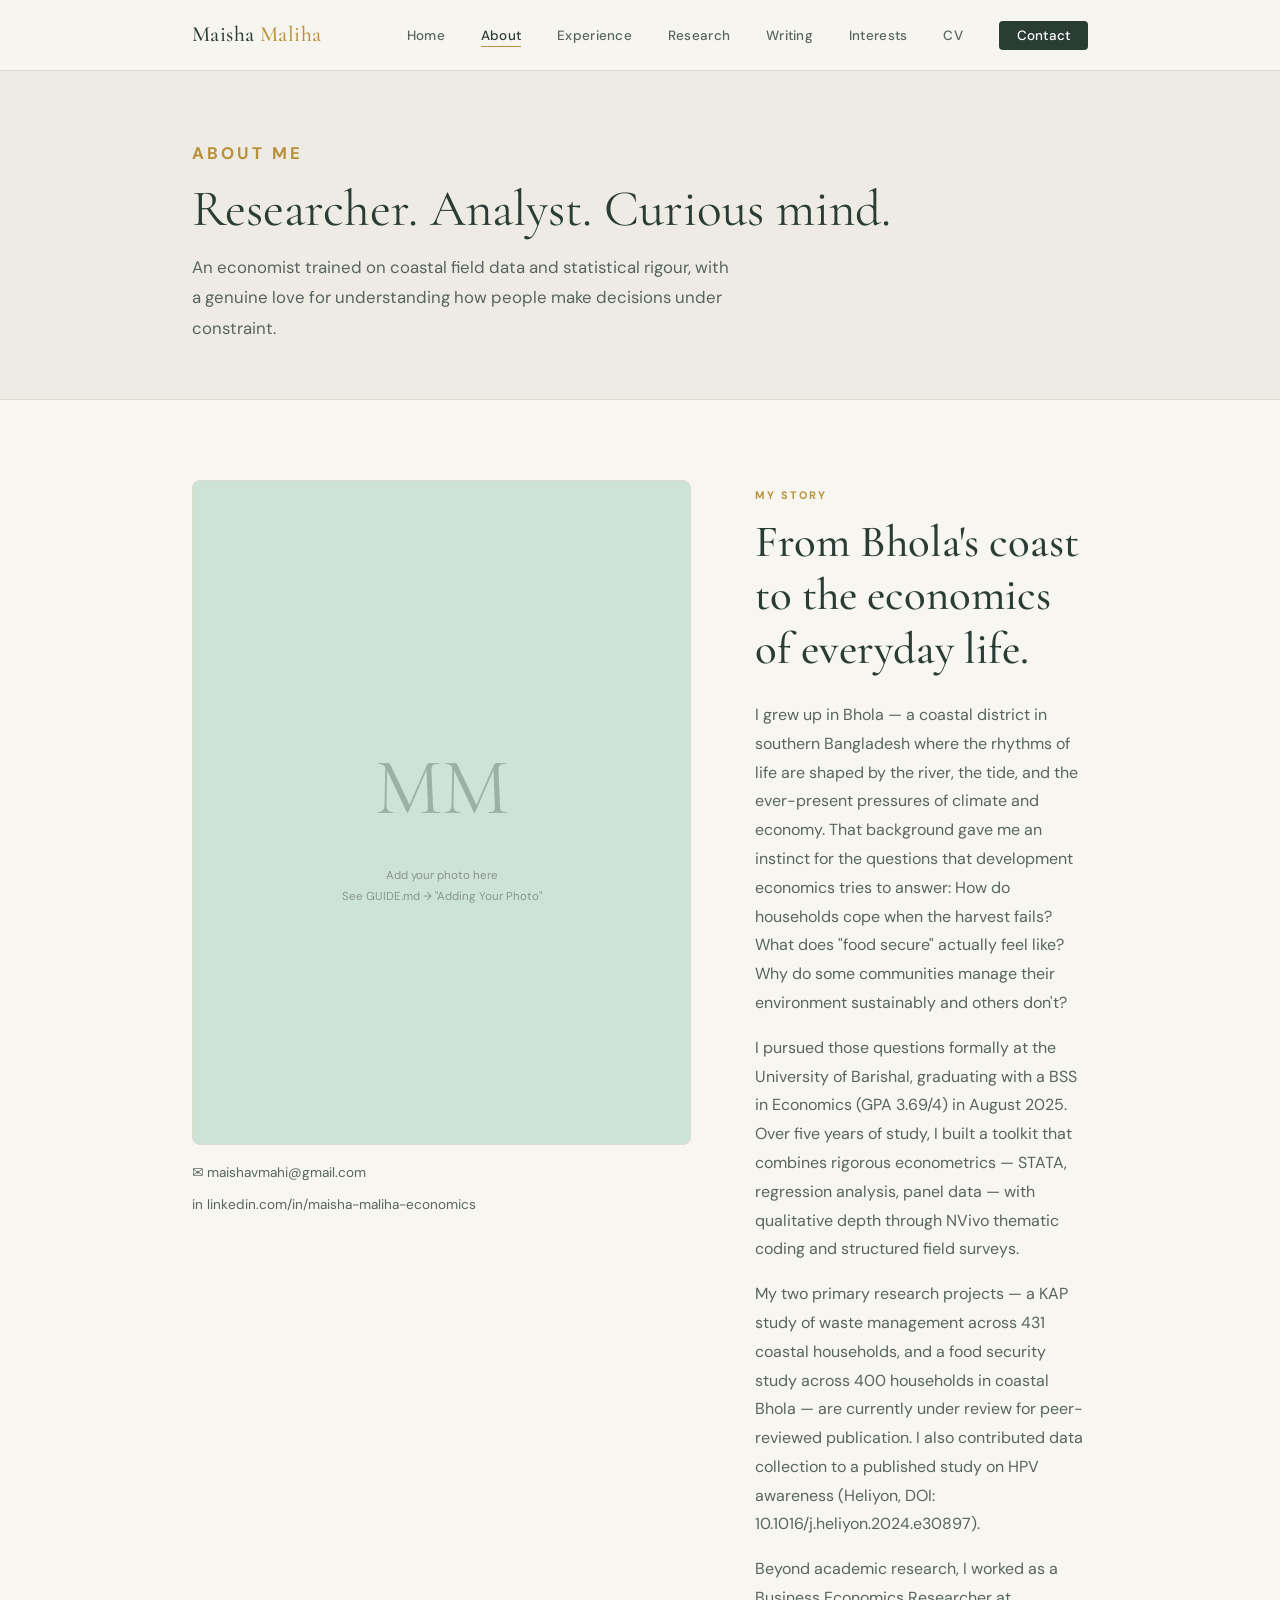
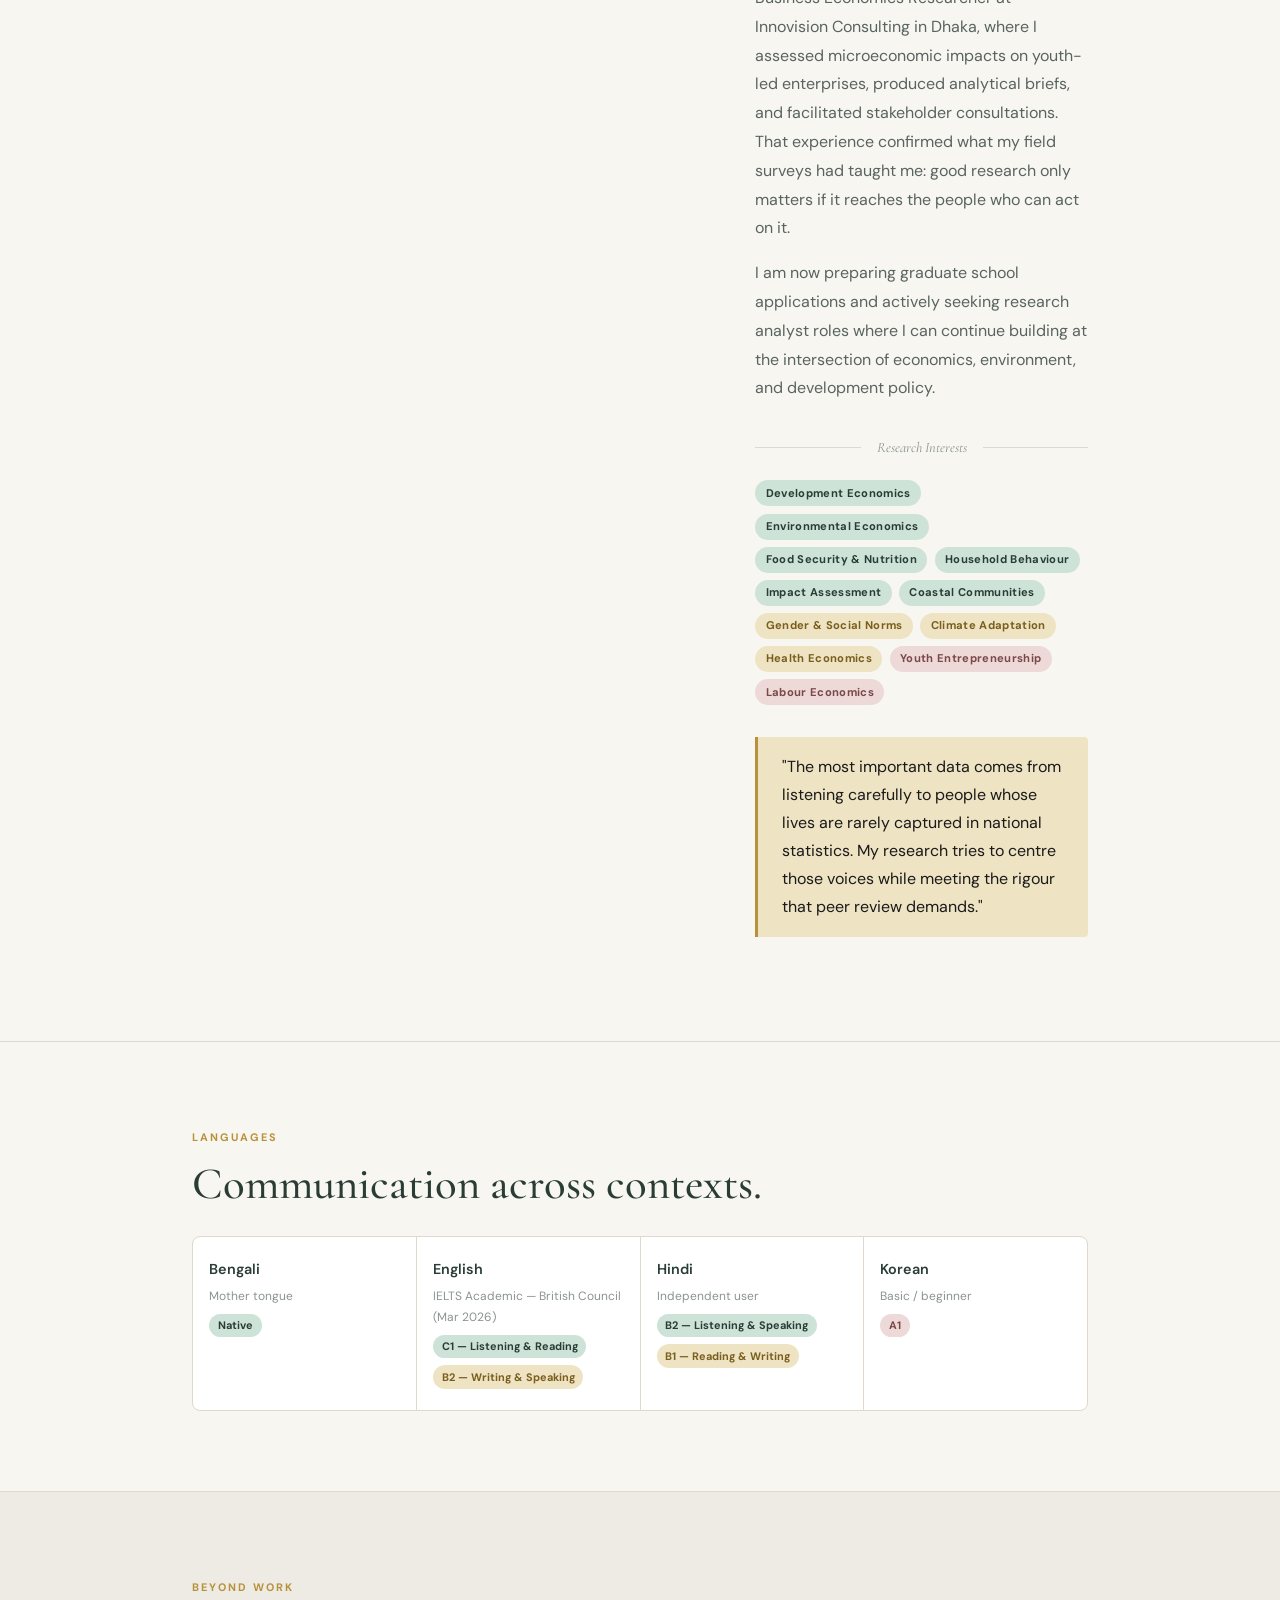
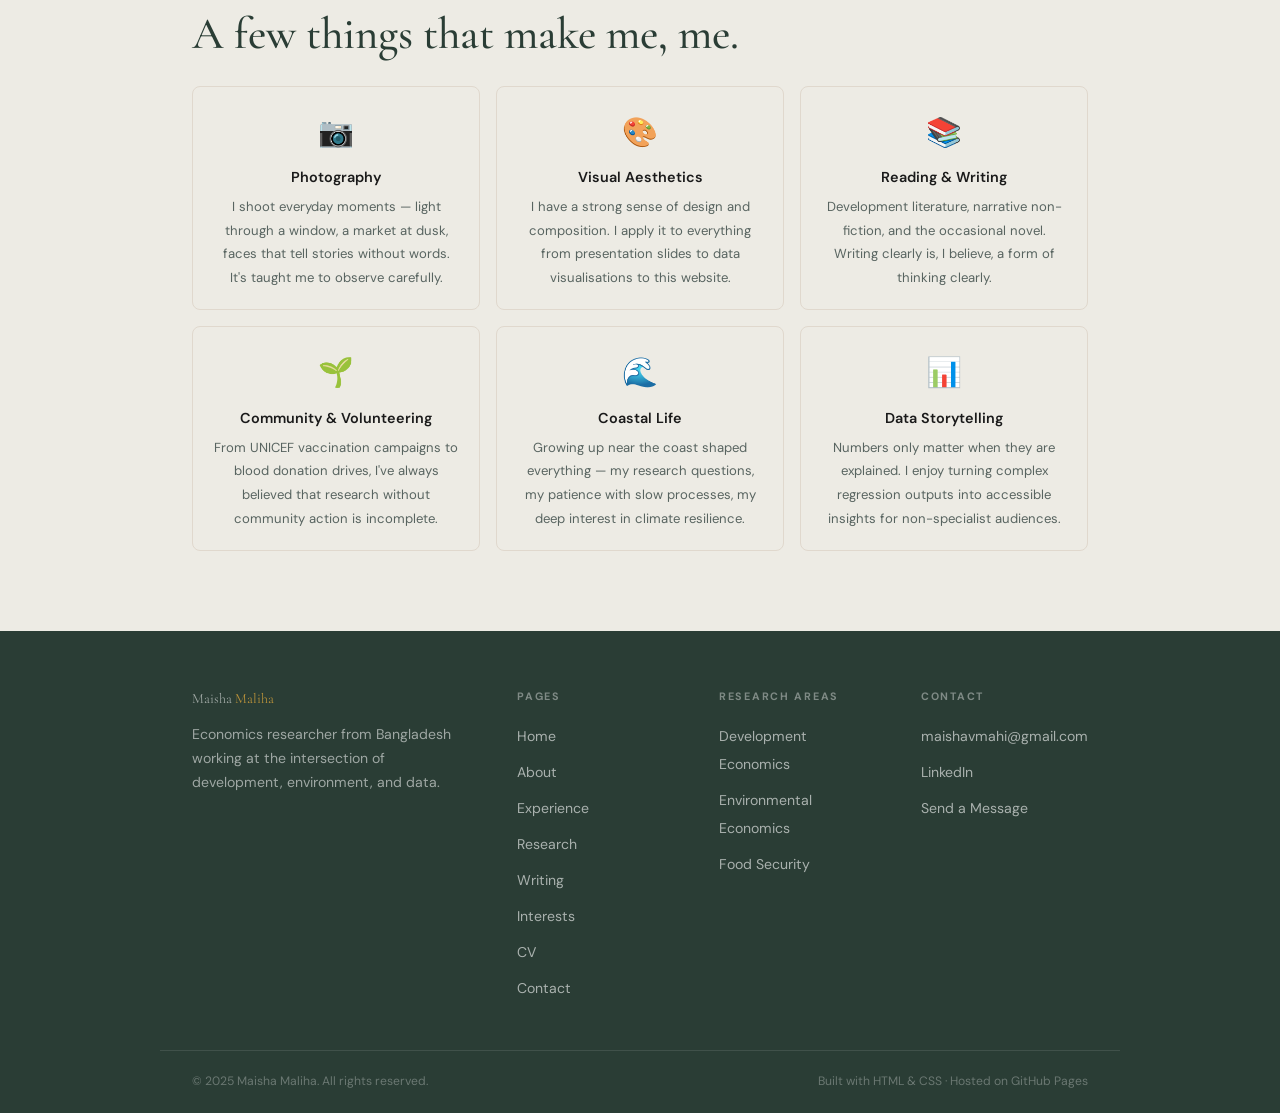
==== about.html @ e45b509c "add stylesheet" ====
<!DOCTYPE html>
<html lang="en">
<head>
  <meta charset="UTF-8" />
  <meta name="viewport" content="width=device-width, initial-scale=1.0" />
  <title>About — Maisha Maliha | Economics Researcher Bangladesh</title>
  <meta name="description" content="Learn about Maisha Maliha — her academic background in economics, research interests in development and environment, and her journey as a researcher from coastal Bangladesh." />
  <meta name="keywords"   content="Maisha Maliha about, economics researcher Bangladesh, development economics, environmental economics, Barishal University graduate, IELTS C1" />
  <meta name="author"     content="Maisha Maliha" />
  <meta name="robots"     content="index, follow" />
  <link rel="canonical"   href="https://maishav.github.io/about.html" />
  <meta property="og:title"       content="About Maisha Maliha — Economics Researcher" />
  <meta property="og:description" content="Bangladeshi economics graduate with expertise in development economics and field research." />
  <meta property="og:url"         content="https://maishav.github.io/about.html" />
  <link rel="preconnect" href="https://fonts.googleapis.com" />
  <link rel="preconnect" href="https://fonts.gstatic.com" crossorigin />
  <link href="https://fonts.googleapis.com/css2?family=Cormorant+Garamond:ital,wght@0,400;0,500;0,600;1,400;1,500&family=DM+Sans:wght@300;400;500;600&display=swap" rel="stylesheet" />
  <link rel="stylesheet" href="style.css" />

  <style>
    .lang-row { display: grid; grid-template-columns: repeat(4,1fr); gap: 1px; background: var(--border); border: 1px solid var(--border); border-radius: var(--r-lg); overflow: hidden; margin-top: 1.5rem; }
    .lang-cell { background: var(--card); padding: 1.25rem 1rem; }
    .lang-name { font-weight: 600; color: var(--green); font-size: 0.9rem; }
    .lang-level { font-size: 0.75rem; color: var(--text-mu); margin-top: 0.25rem; }
    .lang-badge { display: inline-block; font-size: 0.68rem; font-weight: 700; background: var(--green-lt); color: var(--green); border-radius: 100px; padding: 0.15rem 0.55rem; margin-top: 0.4rem; }
    .interest-grid { display: grid; grid-template-columns: repeat(3,1fr); gap: 1rem; margin-top: 1.5rem; }
    .interest-card { background: var(--surface); border: 1px solid var(--border); border-radius: var(--r-lg); padding: 1.25rem; text-align: center; }
    .interest-icon { font-size: 1.8rem; margin-bottom: 0.5rem; }
    .interest-card h4 { font-size: 0.9rem; margin-bottom: 0.3rem; }
    .interest-card p  { font-size: 0.82rem; }
    @media(max-width:640px){
      .lang-row { grid-template-columns: 1fr 1fr; }
      .interest-grid { grid-template-columns: 1fr 1fr; }
    }
  </style>
</head>
<body>

<input type="checkbox" id="nav-cb" class="nav-cb">
<nav>
  <div class="nav-inner">
    <a href="index.html" class="nav-logo">Maisha <em>Maliha</em></a>
    <ul class="nav-links">
      <li><a href="index.html">Home</a></li>
      <li><a href="about.html" class="active">About</a></li>
      <li><a href="experience.html">Experience</a></li>
      <li><a href="research.html">Research</a></li>
      <li><a href="writing.html">Writing</a></li>
      <li><a href="interests.html">Interests</a></li>
      <li><a href="cv.html">CV</a></li>
      <li class="nav-cta"><a href="contact.html">Contact</a></li>
    </ul>
    <label for="nav-cb" class="hamburger" aria-label="Toggle menu">
      <span></span><span></span><span></span>
    </label>
  </div>
</nav>

<!-- Page Hero -->
<div class="page-hero">
  <div class="container">
    <p class="label">About Me</p>
    <h1>Researcher. Analyst. Curious mind.</h1>
    <p>An economist trained on coastal field data and statistical rigour,
       with a genuine love for understanding how people make decisions under constraint.</p>
  </div>
</div>

<main>

  <!-- ── BIO ─────────────────────────────────────────────────── -->
  <section>
    <div class="container">
      <div class="g32" style="align-items:start; gap:4rem;">

        <!-- ✏️ Photo — replace placeholder with your image tag -->
        <div style="position:sticky; top:calc(var(--nav-h) + 2rem);">
          <div style="width:100%; aspect-ratio:3/4; background:var(--green-lt); border:1px solid var(--border); border-radius:var(--r-lg); display:flex; flex-direction:column; align-items:center; justify-content:center; gap:0.5rem; overflow:hidden;">
            <!-- ✏️ Replace with: <img src="images/maisha.jpg" alt="Maisha Maliha"> -->
            <span style="font-family:var(--serif);font-size:5rem;color:var(--green);opacity:0.3;">MM</span>
            <span style="font-size:0.72rem;color:var(--text-mu);text-align:center;padding:0 1rem;">Add your photo here<br>See GUIDE.md → "Adding Your Photo"</span>
          </div>
          <!-- Social links under photo -->
          <div style="margin-top:1rem; display:flex; flex-direction:column; gap:0.5rem;">
            <a href="mailto:maishavmahi@gmail.com" style="font-size:0.85rem; color:var(--text-sec); display:flex; align-items:center; gap:0.5rem;">
              <!-- ✏️ Update email -->
              ✉ maishavmahi@gmail.com
            </a>
            <a href="https://www.linkedin.com/in/maisha-maliha-economics" target="_blank" rel="noopener" style="font-size:0.85rem; color:var(--text-sec);">
              <!-- ✏️ Update LinkedIn -->
              in linkedin.com/in/maisha-maliha-economics
            </a>
          </div>
        </div>

        <!-- Bio text -->
        <div>
          <p class="label">My Story</p>
          <h2 style="margin-top:0.4rem;">From Bhola's coast to the economics of everyday life.</h2>

          <!-- ✏️ Edit these paragraphs in your own voice -->
          <p class="mt-3">
            I grew up in Bhola — a coastal district in southern Bangladesh where the rhythms of life
            are shaped by the river, the tide, and the ever-present pressures of climate and economy.
            That background gave me an instinct for the questions that development economics
            tries to answer: How do households cope when the harvest fails? What does "food secure"
            actually feel like? Why do some communities manage their environment sustainably and
            others don't?
          </p>
          <p class="mt-2">
            I pursued those questions formally at the University of Barishal, graduating with a
            BSS in Economics (GPA 3.69/4) in August 2025. Over five years of study, I built a
            toolkit that combines rigorous econometrics — STATA, regression analysis, panel data —
            with qualitative depth through NVivo thematic coding and structured field surveys.
          </p>
          <p class="mt-2">
            My two primary research projects — a KAP study of waste management across 431 coastal
            households, and a food security study across 400 households in coastal Bhola — are
            currently under review for peer-reviewed publication. I also contributed data collection
            to a published study on HPV awareness (Heliyon, DOI: 10.1016/j.heliyon.2024.e30897).
          </p>
          <p class="mt-2">
            Beyond academic research, I worked as a Business Economics Researcher at Innovision
            Consulting in Dhaka, where I assessed microeconomic impacts on youth-led enterprises,
            produced analytical briefs, and facilitated stakeholder consultations. That experience
            confirmed what my field surveys had taught me: good research only matters if it reaches
            the people who can act on it.
          </p>
          <p class="mt-2">
            I am now preparing graduate school applications and actively seeking research analyst
            roles where I can continue building at the intersection of economics, environment,
            and development policy.
          </p>

          <!-- Research interests -->
          <div class="ornament mt-4"><span>Research Interests</span></div>
          <div class="tags">
            <!-- ✏️ Edit these tags to match your current focus -->
            <span class="tag tag-green">Development Economics</span>
            <span class="tag tag-green">Environmental Economics</span>
            <span class="tag tag-green">Food Security & Nutrition</span>
            <span class="tag tag-green">Household Behaviour</span>
            <span class="tag tag-green">Impact Assessment</span>
            <span class="tag tag-green">Coastal Communities</span>
            <span class="tag tag-gold">Gender & Social Norms</span>
            <span class="tag tag-gold">Climate Adaptation</span>
            <span class="tag tag-gold">Health Economics</span>
            <span class="tag tag-rose">Youth Entrepreneurship</span>
            <span class="tag tag-rose">Labour Economics</span>
          </div>

          <!-- Research philosophy -->
          <blockquote class="mt-4">
            <!-- ✏️ Write your own research philosophy statement -->
            "The most important data comes from listening carefully to people whose lives
            are rarely captured in national statistics. My research tries to centre those voices
            while meeting the rigour that peer review demands."
          </blockquote>
        </div>
      </div>
    </div>
  </section>

  <!-- ── LANGUAGES ─────────────────────────────────────────────── -->
  <section>
    <div class="container">
      <p class="label">Languages</p>
      <h2 style="margin-top:0.4rem;">Communication across contexts.</h2>
      <!-- ✏️ Update if your language skills change -->
      <div class="lang-row">
        <div class="lang-cell">
          <div class="lang-name">Bengali</div>
          <div class="lang-level">Mother tongue</div>
          <span class="lang-badge">Native</span>
        </div>
        <div class="lang-cell">
          <div class="lang-name">English</div>
          <div class="lang-level">IELTS Academic — British Council (Mar 2026)</div>
          <span class="lang-badge">C1 — Listening &amp; Reading</span>
          <span class="lang-badge" style="background:var(--gold-lt);color:#7A5E1E;">B2 — Writing &amp; Speaking</span>
        </div>
        <div class="lang-cell">
          <div class="lang-name">Hindi</div>
          <div class="lang-level">Independent user</div>
          <span class="lang-badge">B2 — Listening &amp; Speaking</span>
          <span class="lang-badge" style="background:var(--gold-lt);color:#7A5E1E;">B1 — Reading &amp; Writing</span>
        </div>
        <div class="lang-cell">
          <div class="lang-name">Korean</div>
          <div class="lang-level">Basic / beginner</div>
          <span class="lang-badge" style="background:var(--rose-lt);color:#7A4848;">A1</span>
        </div>
      </div>
    </div>
  </section>

  <!-- ── BEYOND RESEARCH ─────────────────────────────────────── -->
  <section style="background:var(--surface);">
    <div class="container">
      <p class="label">Beyond Work</p>
      <h2 style="margin-top:0.4rem;">A few things that make me, me.</h2>
      <!-- ✏️ Personalise these — they humanise you for scholarship committees -->
      <div class="interest-grid">
        <div class="interest-card">
          <div class="interest-icon">📷</div>
          <h4>Photography</h4>
          <p>I shoot everyday moments — light through a window, a market at dusk, faces that tell stories without words. It's taught me to observe carefully.</p>
        </div>
        <div class="interest-card">
          <div class="interest-icon">🎨</div>
          <h4>Visual Aesthetics</h4>
          <p>I have a strong sense of design and composition. I apply it to everything from presentation slides to data visualisations to this website.</p>
        </div>
        <div class="interest-card">
          <div class="interest-icon">📚</div>
          <h4>Reading &amp; Writing</h4>
          <p>Development literature, narrative non-fiction, and the occasional novel. Writing clearly is, I believe, a form of thinking clearly.</p>
        </div>
        <div class="interest-card">
          <div class="interest-icon">🌱</div>
          <h4>Community &amp; Volunteering</h4>
          <p>From UNICEF vaccination campaigns to blood donation drives, I've always believed that research without community action is incomplete.</p>
        </div>
        <div class="interest-card">
          <div class="interest-icon">🌊</div>
          <h4>Coastal Life</h4>
          <p>Growing up near the coast shaped everything — my research questions, my patience with slow processes, my deep interest in climate resilience.</p>
        </div>
        <div class="interest-card">
          <div class="interest-icon">📊</div>
          <h4>Data Storytelling</h4>
          <p>Numbers only matter when they are explained. I enjoy turning complex regression outputs into accessible insights for non-specialist audiences.</p>
        </div>
      </div>
    </div>
  </section>

</main>

<!-- ══ FOOTER ══════════════════════════════════════════════════ -->
<footer>
  <div class="footer-grid">
    <div>
      <p class="f-brand">Maisha <em>Maliha</em></p>
      <p>Economics researcher from Bangladesh working at the intersection of development, environment, and data.</p>
    </div>
    <div class="f-col"><h5>Pages</h5><ul>
      <li><a href="index.html">Home</a></li><li><a href="about.html">About</a></li>
      <li><a href="experience.html">Experience</a></li><li><a href="research.html">Research</a></li>
      <li><a href="writing.html">Writing</a></li><li><a href="interests.html">Interests</a></li>
      <li><a href="cv.html">CV</a></li><li><a href="contact.html">Contact</a></li>
    </ul></div>
    <div class="f-col"><h5>Research Areas</h5><ul>
      <li><a href="research.html">Development Economics</a></li>
      <li><a href="research.html">Environmental Economics</a></li>
      <li><a href="research.html">Food Security</a></li>
    </ul></div>
    <div class="f-col"><h5>Contact</h5><ul>
      <li><a href="mailto:maishavmahi@gmail.com">maishavmahi@gmail.com</a></li>
      <li><a href="https://www.linkedin.com/in/maisha-maliha-economics" target="_blank">LinkedIn</a></li>
      <li><a href="contact.html">Send a Message</a></li>
    </ul></div>
  </div>
  <div class="footer-btm">
    <p>© 2025 Maisha Maliha. All rights reserved.</p>
    <p>Built with HTML &amp; CSS · Hosted on <a href="https://pages.github.com" target="_blank">GitHub Pages</a></p>
  </div>
</footer>

</body>
</html>
---- style.css ----
/* ================================================================
   MAISHA MALIHA — PORTFOLIO  |  style.css
   Shared stylesheet for all pages.
   ✏️ To change colours globally, edit only the :root block below.
   ================================================================ */

/* ── DESIGN TOKENS ─────────────────────────────────────────────── */
:root {
  --bg:        #F8F6F1;   /* warm off-white page background        */
  --surface:   #EDEBE4;   /* slightly deeper cream — hero/sections */
  --card:      #FFFFFF;
  --border:    #E0D8CD;
  --border-d:  #C8BEB1;

  --green:     #2A3D35;   /* primary — deep forest green           */
  --green-mid: #3D5C4B;
  --green-lt:  #CDE3D8;

  --gold:      #B8913A;   /* accent — warm antiqued gold           */
  --gold-lt:   #EEE3C3;

  --rose:      #B88080;   /* soft dusty rose — tertiary accent     */
  --rose-lt:   #EED9D9;

  --text:      #1A1A1A;
  --text-sec:  #586460;
  --text-mu:   #8A9490;

  --white:     #FFFFFF;

  /* ✏️ Change fonts here — just swap the Google Font name */
  --serif:  'Cormorant Garamond', Georgia, serif;
  --sans:   'DM Sans', system-ui, sans-serif;

  --nav-h:  70px;
  --max-w:  960px;
  --r:      4px;
  --r-lg:   8px;
}

/* ── RESET ──────────────────────────────────────────────────────── */
*, *::before, *::after { box-sizing: border-box; margin: 0; padding: 0; }
html { scroll-behavior: smooth; }
body { font-family: var(--sans); background: var(--bg); color: var(--text); line-height: 1.75; font-size: 16px; }
img { max-width: 100%; display: block; }
ul  { list-style: none; }
a   { color: var(--green-mid); text-decoration: none; transition: color 0.2s; }
a:hover { color: var(--gold); }

/* ── TYPOGRAPHY ─────────────────────────────────────────────────── */
h1, h2, h3 { font-family: var(--serif); font-weight: 500; line-height: 1.2; color: var(--green); }
h4          { font-family: var(--sans);  font-weight: 600; color: var(--text); }
h1 { font-size: clamp(2.8rem, 6vw, 5rem); font-weight: 400; }
h2 { font-size: clamp(1.8rem, 3.5vw, 2.8rem); }
h3 { font-size: 1.25rem; }
p  { color: var(--text-sec); line-height: 1.8; }

.label {
  display: inline-block;
  font-size: 0.68rem;
  font-weight: 700;
  letter-spacing: 0.18em;
  text-transform: uppercase;
  color: var(--gold);
  margin-bottom: 0.25rem;
}

/* ── LAYOUT ─────────────────────────────────────────────────────── */
.container { max-width: var(--max-w); margin: 0 auto; padding: 0 2rem; }
section { padding: 5rem 0; }
section + section { border-top: 1px solid var(--border); }
.sec-head { margin-bottom: 3rem; }
.sec-head h2 { margin-top: 0.4rem; }
.sec-head p  { margin-top: 0.7rem; max-width: 540px; }

/* Responsive grid helpers */
.g2   { display: grid; grid-template-columns: 1fr 1fr;            gap: 2.5rem; }
.g3   { display: grid; grid-template-columns: repeat(3,1fr);      gap: 1.5rem; }
.g4   { display: grid; grid-template-columns: repeat(4,1fr);      gap: 1.25rem; }
.g23  { display: grid; grid-template-columns: 2fr 3fr;            gap: 2.5rem; }
.g32  { display: grid; grid-template-columns: 3fr 2fr;            gap: 2.5rem; }

/* ── NAVIGATION (CSS-only hamburger) ───────────────────────────── */

/* Hidden checkbox — the hamburger trigger */
.nav-cb { display: none; position: absolute; }

nav {
  position: fixed;
  top: 0; left: 0; right: 0;
  background: rgba(248,246,241,0.94);
  backdrop-filter: blur(16px);
  -webkit-backdrop-filter: blur(16px);
  border-bottom: 1px solid var(--border);
  z-index: 999;
}

.nav-inner {
  max-width: var(--max-w);
  margin: 0 auto;
  padding: 0 2rem;
  height: var(--nav-h);
  display: flex;
  align-items: center;
}

.nav-logo {
  font-family: var(--serif);
  font-size: 1.35rem;
  font-weight: 500;
  color: var(--green);
  margin-right: auto;
  letter-spacing: 0.02em;
}
.nav-logo em { color: var(--gold); font-style: normal; }

.nav-links {
  display: flex;
  gap: 2.25rem;
  align-items: center;
}
.nav-links a {
  font-size: 0.84rem;
  font-weight: 500;
  color: var(--text-sec);
  letter-spacing: 0.02em;
}
.nav-links a:hover { color: var(--green); }
.nav-links a.active {
  color: var(--green);
  border-bottom: 1.5px solid var(--gold);
  padding-bottom: 2px;
}
.nav-cta a {
  background: var(--green) !important;
  color: var(--white) !important;
  padding: 0.4rem 1.1rem !important;
  border-radius: var(--r) !important;
  border-bottom: none !important;
}
.nav-cta a:hover { background: var(--gold) !important; }

.hamburger {
  display: none;
  flex-direction: column;
  gap: 5px;
  cursor: pointer;
  padding: 8px;
  margin-left: 1.5rem;
}
.hamburger span {
  display: block;
  width: 22px;
  height: 1.5px;
  background: var(--green);
  transition: all 0.3s ease;
  border-radius: 2px;
}

@media (max-width: 768px) {
  .hamburger { display: flex; }
  .nav-inner  { flex-wrap: wrap; height: auto; padding: 0.9rem 1.5rem; }

  .nav-links {
    display: none;
    width: 100%;
    flex-direction: column;
    align-items: flex-start;
    gap: 1.1rem;
    padding: 1rem 0 0.5rem;
    border-top: 1px solid var(--border);
    margin-top: 0.5rem;
  }

  /* Hamburger → open state */
  .nav-cb:checked ~ nav .nav-links { display: flex; }
  .nav-cb:checked ~ nav .hamburger span:nth-child(1) { transform: rotate(45deg) translate(4.5px, 4.5px); }
  .nav-cb:checked ~ nav .hamburger span:nth-child(2) { opacity: 0; }
  .nav-cb:checked ~ nav .hamburger span:nth-child(3) { transform: rotate(-45deg) translate(4.5px, -4.5px); }
}

/* ── PAGE HERO (sub-pages) ──────────────────────────────────────── */
.page-hero {
  padding-top:    calc(var(--nav-h) + 3.5rem);
  padding-bottom: 3.5rem;
  background: var(--surface);
  border-bottom: 1px solid var(--border);
}
.page-hero h1 { font-size: clamp(2rem, 5vw, 3.2rem); margin-top: 0.4rem; }
.page-hero p  { font-size: 1.05rem; margin-top: 0.75rem; max-width: 540px; }

/* ── BUTTONS ────────────────────────────────────────────────────── */
.btn {
  display: inline-flex;
  align-items: center;
  gap: 0.4rem;
  padding: 0.6rem 1.45rem;
  border-radius: var(--r);
  font-family: var(--sans);
  font-size: 0.85rem;
  font-weight: 600;
  cursor: pointer;
  transition: all 0.22s;
  text-decoration: none;
  border: none;
}
.btn-green   { background: var(--green); color: var(--white); }
.btn-green:hover { background: var(--green-mid); color: var(--white); }
.btn-outline { background: transparent; color: var(--green); border: 1.5px solid var(--green); }
.btn-outline:hover { background: var(--green); color: var(--white); }
.btn-gold    { background: var(--gold); color: var(--white); }
.btn-gold:hover { background: #9A7A2E; color: var(--white); }
.btn-sm { padding: 0.38rem 1rem; font-size: 0.78rem; }

/* ── CARDS ──────────────────────────────────────────────────────── */
.card {
  background: var(--card);
  border: 1px solid var(--border);
  border-radius: var(--r-lg);
  padding: 1.75rem;
  transition: box-shadow 0.25s, transform 0.25s;
}
.card:hover { box-shadow: 0 6px 28px rgba(42,61,53,0.09); transform: translateY(-2px); }
.card-accent { border-left: 3px solid var(--gold); border-radius: 0 var(--r-lg) var(--r-lg) 0; }
.card-surface { background: var(--surface); border: 1px solid var(--border); border-radius: var(--r-lg); padding: 1.5rem; }

/* ── TAGS ───────────────────────────────────────────────────────── */
.tags { display: flex; flex-wrap: wrap; gap: 0.45rem; margin-top: 0.75rem; }
.tag  { font-size: 0.7rem; font-weight: 700; padding: 0.2rem 0.65rem; border-radius: 100px; letter-spacing: 0.03em; }
.tag-green { background: var(--green-lt); color: var(--green); }
.tag-gold  { background: var(--gold-lt);  color: #7A5E1E; }
.tag-rose  { background: var(--rose-lt);  color: #7A4848; }

/* ── TIMELINE ───────────────────────────────────────────────────── */
.timeline { padding-left: 1.75rem; border-left: 1px solid var(--border-d); }
.tl-item  { position: relative; padding-bottom: 2.5rem; }
.tl-item:last-child { padding-bottom: 0; }
.tl-item::before {
  content: '';
  position: absolute;
  left: -1.9rem; top: 5px;
  width: 11px; height: 11px;
  border-radius: 50%;
  background: var(--gold);
  border: 2.5px solid var(--bg);
  outline: 1px solid var(--gold);
}
.tl-date { font-size: 0.72rem; font-weight: 700; color: var(--text-mu); letter-spacing: 0.09em; text-transform: uppercase; margin-bottom: 0.3rem; }
.tl-item h3 { font-size: 1.15rem; font-weight: 600; color: var(--green); margin-bottom: 0.15rem; }
.tl-org  { font-size: 0.9rem; color: var(--green-mid); font-weight: 600; margin-bottom: 0.55rem; }
.tl-item p, .tl-item li { font-size: 0.92rem; color: var(--text-sec); }
.tl-item ul { padding-left: 1rem; margin-top: 0.45rem; }
.tl-item li { margin-bottom: 0.3rem; list-style: disc; }

/* ── STAT BOXES ─────────────────────────────────────────────────── */
.stat { text-align: center; padding: 1.5rem 1rem; }
.stat .num  { font-family: var(--serif); font-size: 2.8rem; font-weight: 400; color: var(--green); line-height: 1; }
.stat .desc { font-size: 0.82rem; color: var(--text-mu); margin-top: 0.4rem; }

/* ── ORNAMENT / DIVIDER ─────────────────────────────────────────── */
.ornament { display: flex; align-items: center; gap: 1rem; margin: 1.25rem 0; }
.ornament::before, .ornament::after { content: ''; flex: 1; height: 1px; background: var(--border); }
.ornament span { font-family: var(--serif); font-style: italic; color: var(--text-mu); font-size: 0.9rem; white-space: nowrap; }

/* ── BLOCKQUOTE ─────────────────────────────────────────────────── */
blockquote {
  border-left: 3px solid var(--gold);
  padding: 1rem 1.5rem;
  background: var(--gold-lt);
  border-radius: 0 var(--r) var(--r) 0;
  margin: 1.5rem 0;
}
blockquote p { color: var(--text); font-family: var(--serif); font-style: italic; font-size: 1.05rem; line-height: 1.65; }

/* ── INFO BOX ───────────────────────────────────────────────────── */
.info-box { background: var(--green-lt); border: 1px solid var(--green-mid); border-radius: var(--r); padding: 1rem 1.25rem; }
.info-box p { color: var(--green); font-size: 0.88rem; }

/* ── AVAILABILITY BADGE ─────────────────────────────────────────── */
.avail-badge { display: inline-flex; align-items: center; gap: 0.5rem; background: rgba(255,255,255,0.1); border: 1px solid rgba(255,255,255,0.25); border-radius: 100px; padding: 0.4rem 1rem; font-size: 0.8rem; color: rgba(255,255,255,0.75); }
.avail-dot   { width: 7px; height: 7px; border-radius: 50%; background: #4ade80; flex-shrink: 0; animation: pulse 2s infinite; }
@keyframes pulse { 0%,100%{opacity:1} 50%{opacity:0.5} }

/* ── FOOTER ─────────────────────────────────────────────────────── */
footer { background: var(--green); }
.footer-grid {
  max-width: var(--max-w);
  margin: 0 auto;
  padding: 3.5rem 2rem 2.5rem;
  display: grid;
  grid-template-columns: 1.8fr 1fr 1fr 1fr;
  gap: 3rem;
  border-bottom: 1px solid rgba(255,255,255,0.1);
}
.f-brand { font-family: var(--serif); font-size: 1.5rem; color: var(--white); margin-bottom: 0.75rem; }
.f-brand em { color: var(--gold); font-style: normal; }
.footer-grid p { font-size: 0.88rem; color: rgba(255,255,255,0.55); line-height: 1.7; }
.f-col h5 { font-size: 0.67rem; font-weight: 700; letter-spacing: 0.16em; text-transform: uppercase; color: rgba(255,255,255,0.4); margin-bottom: 1rem; }
.f-col li { margin-bottom: 0.5rem; }
.f-col a  { font-size: 0.88rem; color: rgba(255,255,255,0.6); }
.f-col a:hover { color: var(--gold); }
.footer-btm {
  max-width: var(--max-w); margin: 0 auto;
  padding: 1.25rem 2rem;
  display: flex; justify-content: space-between; align-items: center;
}
.footer-btm p, .footer-btm a { font-size: 0.76rem; color: rgba(255,255,255,0.3); }
.footer-btm a:hover { color: var(--gold); }

/* ── UTILITY ────────────────────────────────────────────────────── */
.mt-1 { margin-top: 0.5rem; }
.mt-2 { margin-top: 1rem; }
.mt-3 { margin-top: 1.5rem; }
.mt-4 { margin-top: 2rem; }
.gap-sm { display: flex; gap: 0.75rem; flex-wrap: wrap; }
.text-mu { color: var(--text-mu); font-size: 0.88rem; }
.text-c  { text-align: center; }
.sr-only { position: absolute; width: 1px; height: 1px; overflow: hidden; clip: rect(0,0,0,0); }

/* ── RESPONSIVE ─────────────────────────────────────────────────── */
@media (max-width: 860px) {
  .g4 { grid-template-columns: 1fr 1fr; }
  .footer-grid { grid-template-columns: 1fr 1fr; gap: 2rem; }
}
@media (max-width: 640px) {
  section { padding: 3rem 0; }
  .g2, .g3, .g4, .g23, .g32 { grid-template-columns: 1fr; gap: 1.5rem; }
  .footer-grid { grid-template-columns: 1fr; }
  .footer-btm  { flex-direction: column; gap: 0.4rem; text-align: center; }
}
@media (max-width: 480px) {
  .container { padding: 0 1.25rem; }
}
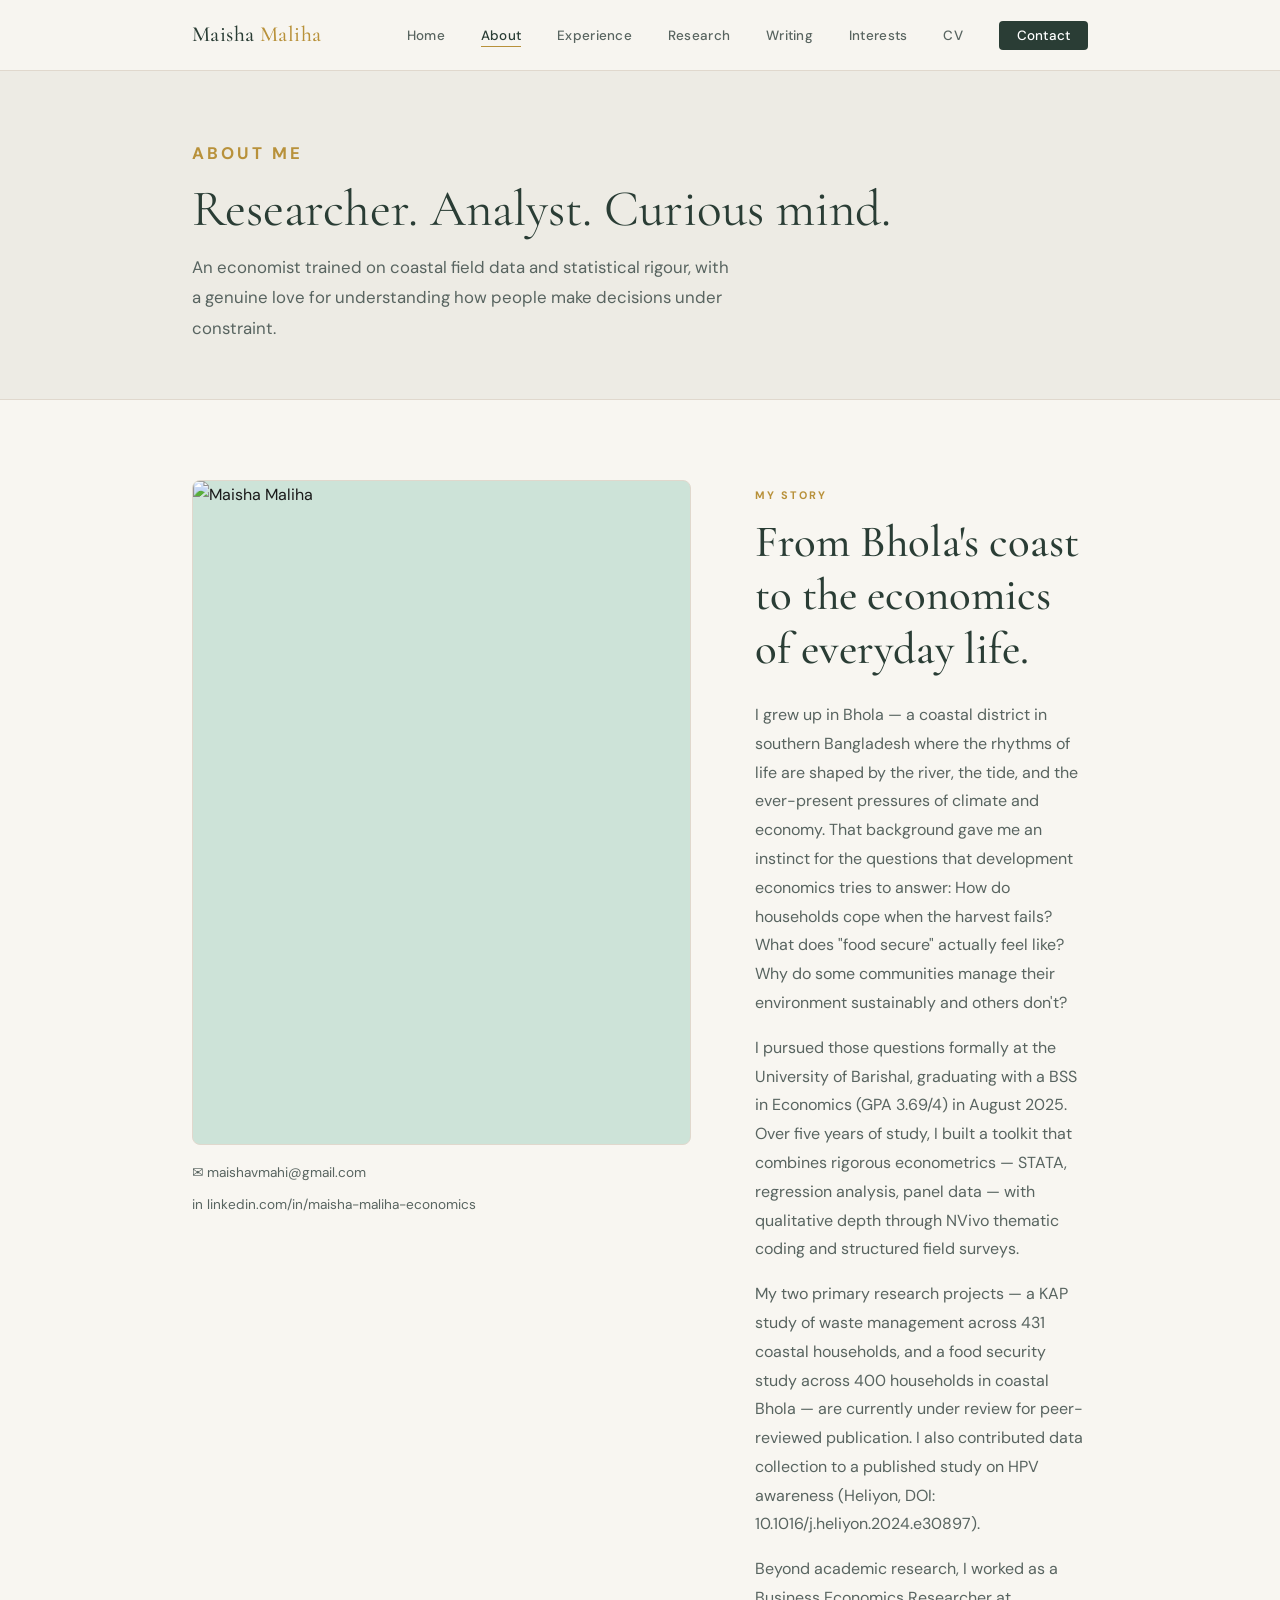
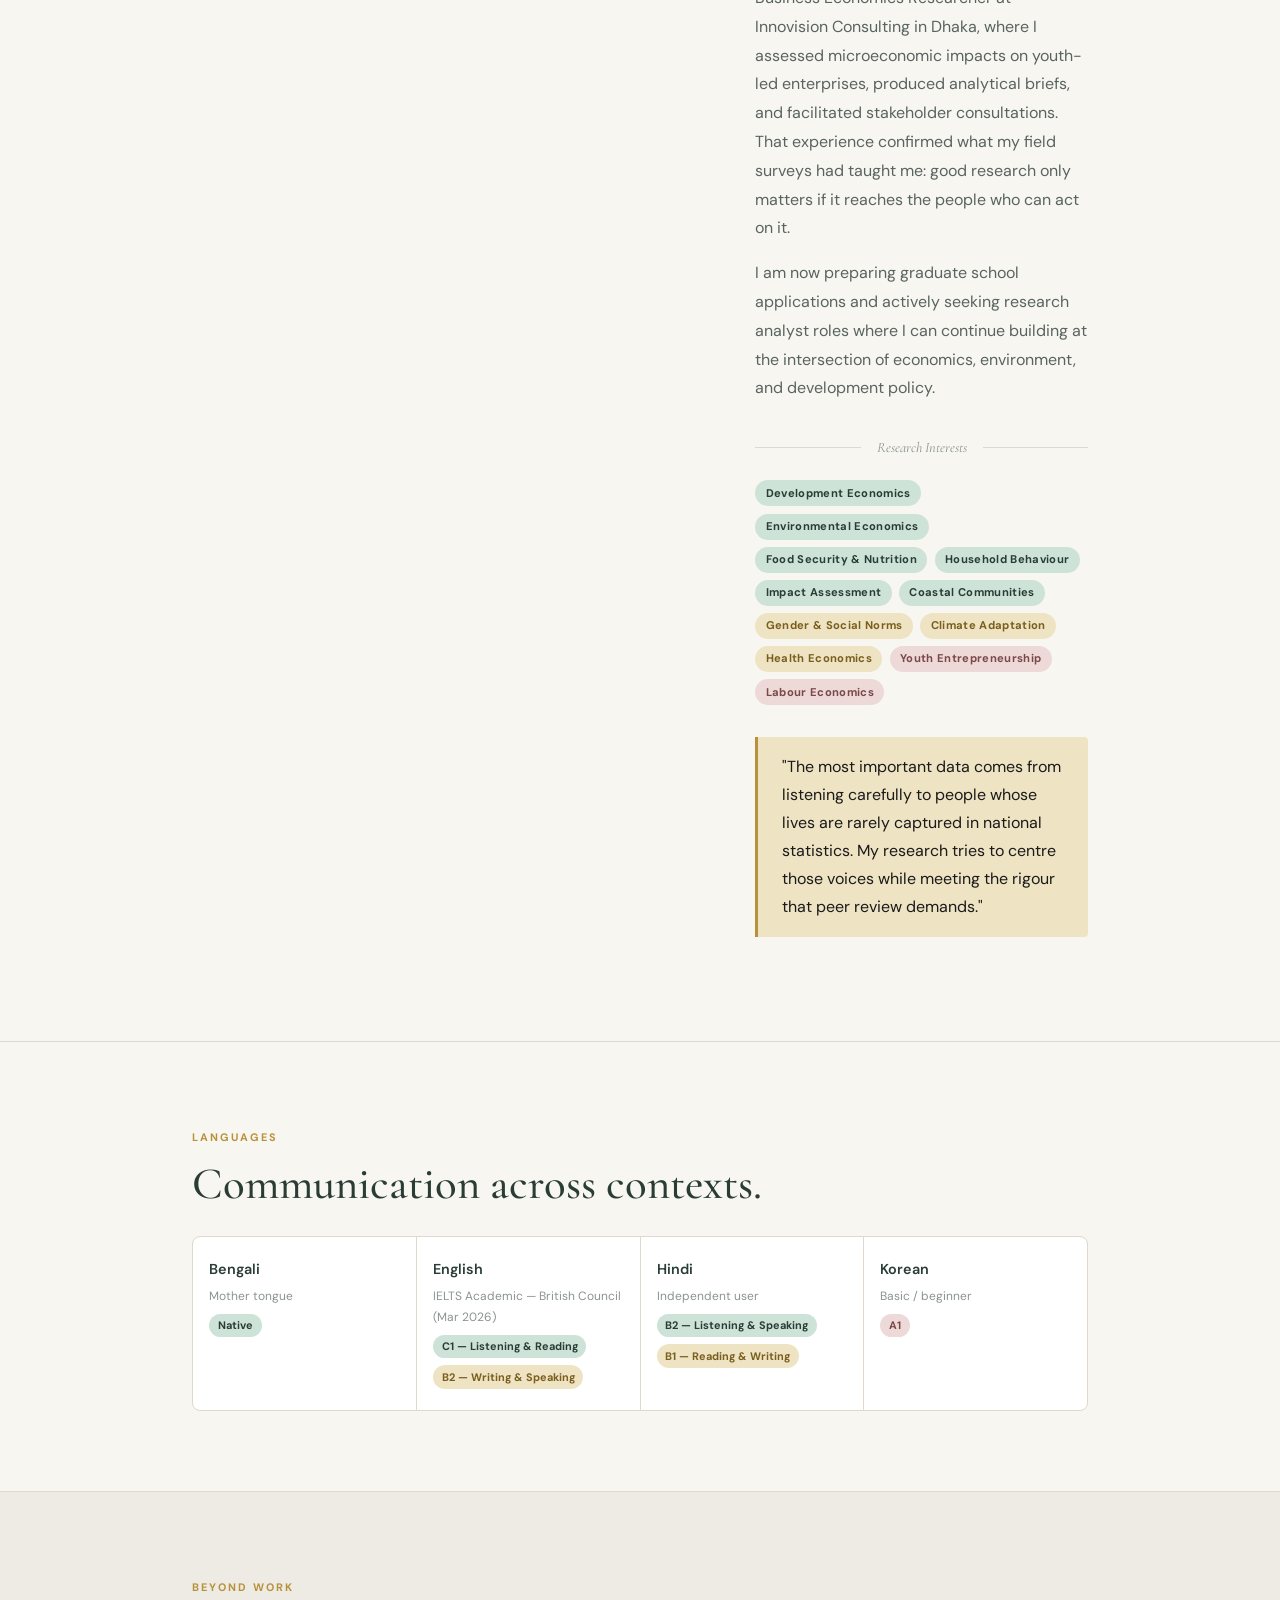
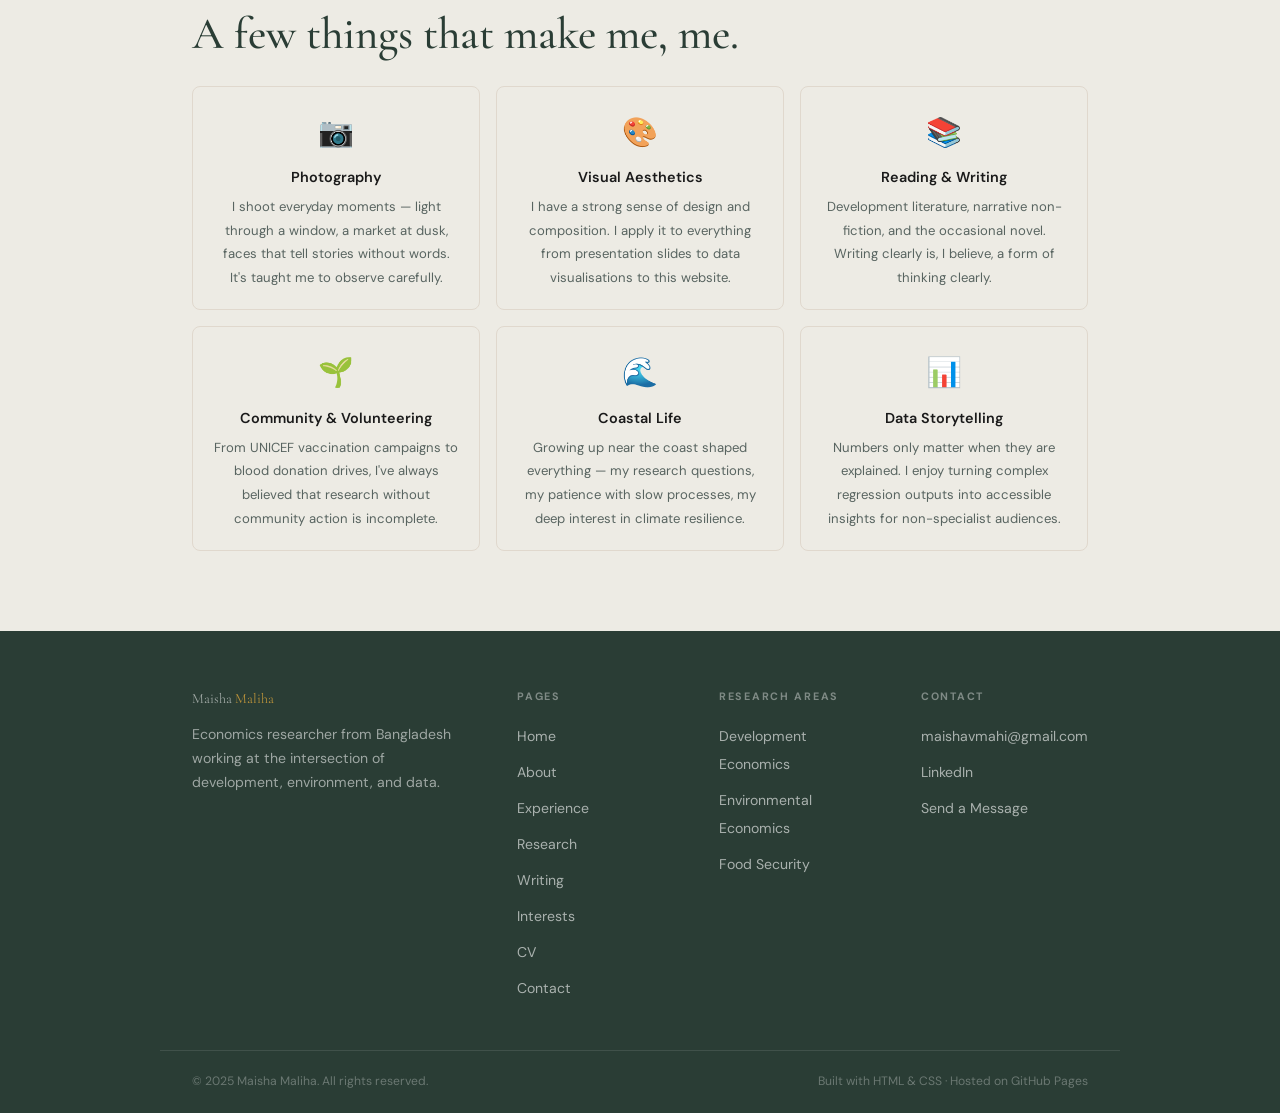
==== commit 56af54e0: "add photo to about page" ====
--- a/about.html
+++ b/about.html
@@ -77,8 +77,7 @@
         <div style="position:sticky; top:calc(var(--nav-h) + 2rem);">
           <div style="width:100%; aspect-ratio:3/4; background:var(--green-lt); border:1px solid var(--border); border-radius:var(--r-lg); display:flex; flex-direction:column; align-items:center; justify-content:center; gap:0.5rem; overflow:hidden;">
             <!-- ✏️ Replace with: <img src="images/maisha.jpg" alt="Maisha Maliha"> -->
-            <span style="font-family:var(--serif);font-size:5rem;color:var(--green);opacity:0.3;">MM</span>
-            <span style="font-size:0.72rem;color:var(--text-mu);text-align:center;padding:0 1rem;">Add your photo here<br>See GUIDE.md → "Adding Your Photo"</span>
+            <img src="images/maisha.jpg" alt="Maisha Maliha" style="width:100%;height:100%;object-fit:cover;">
           </div>
           <!-- Social links under photo -->
           <div style="margin-top:1rem; display:flex; flex-direction:column; gap:0.5rem;">
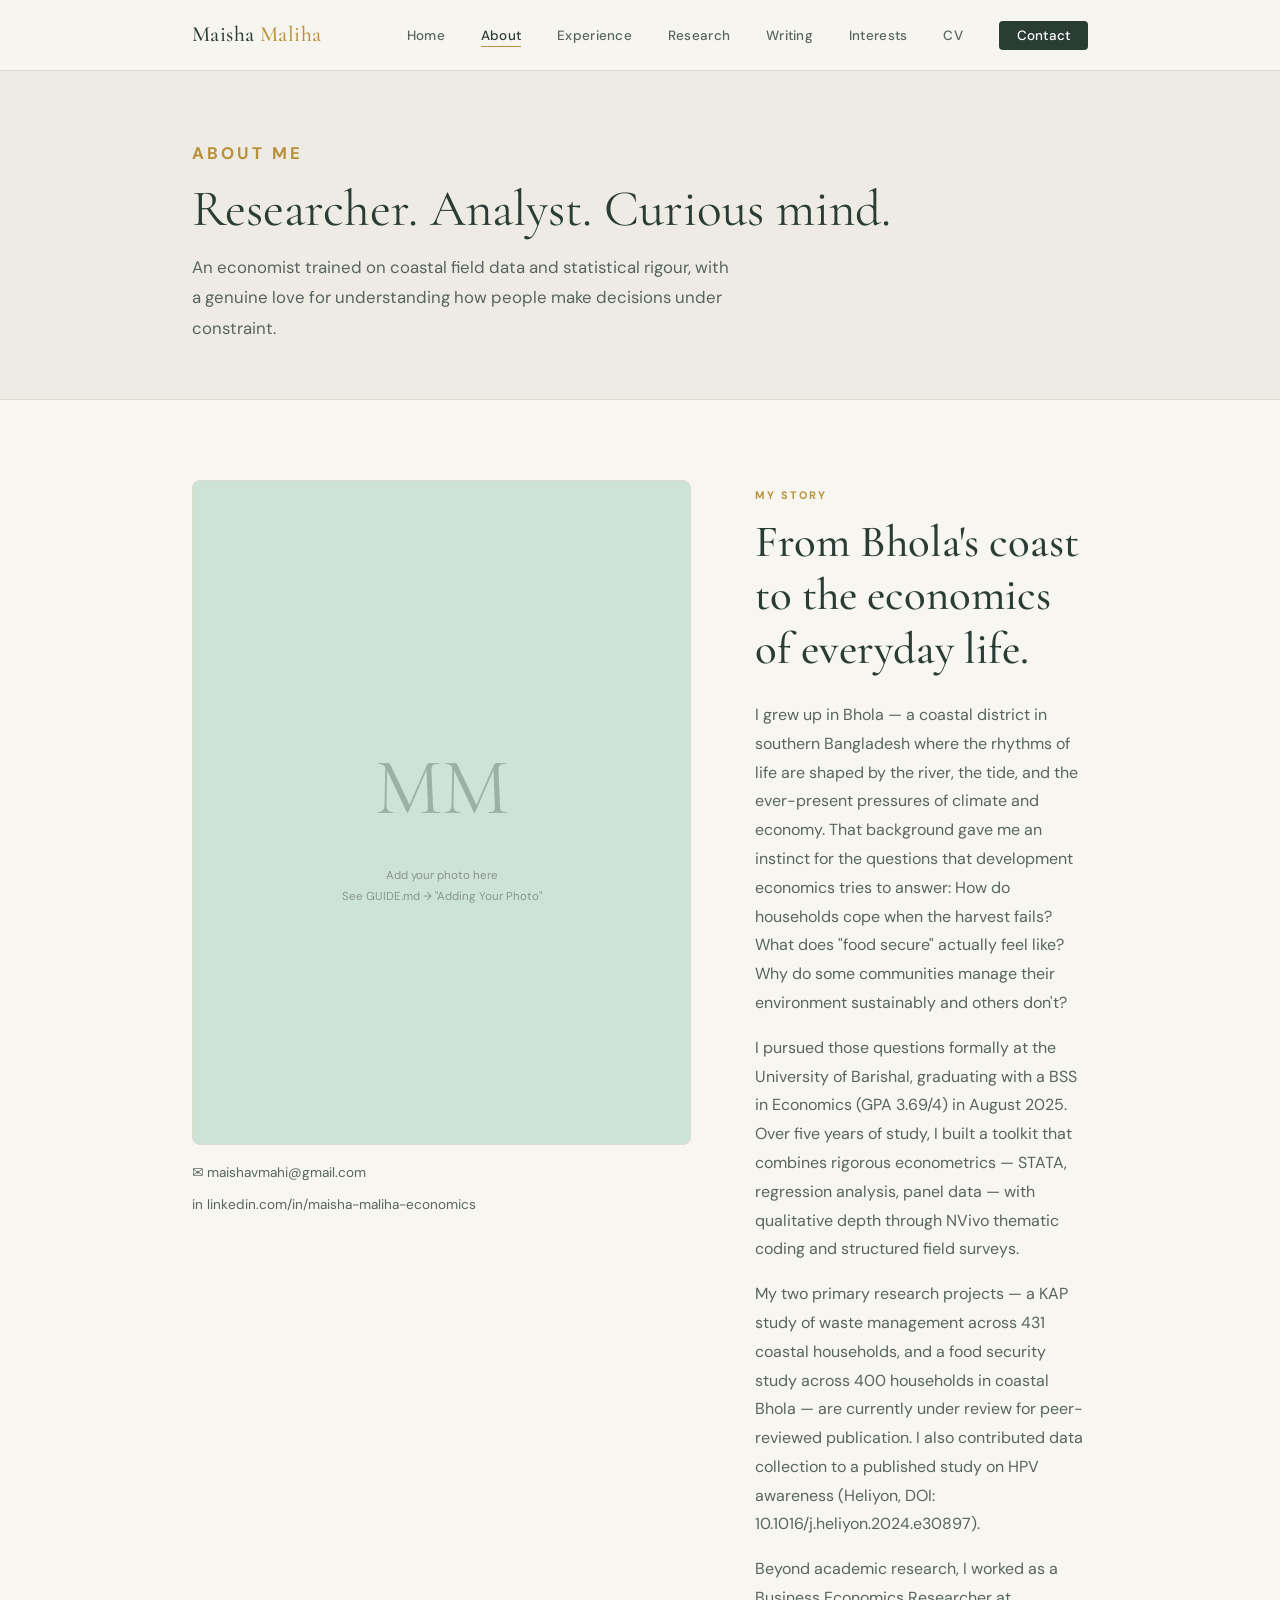
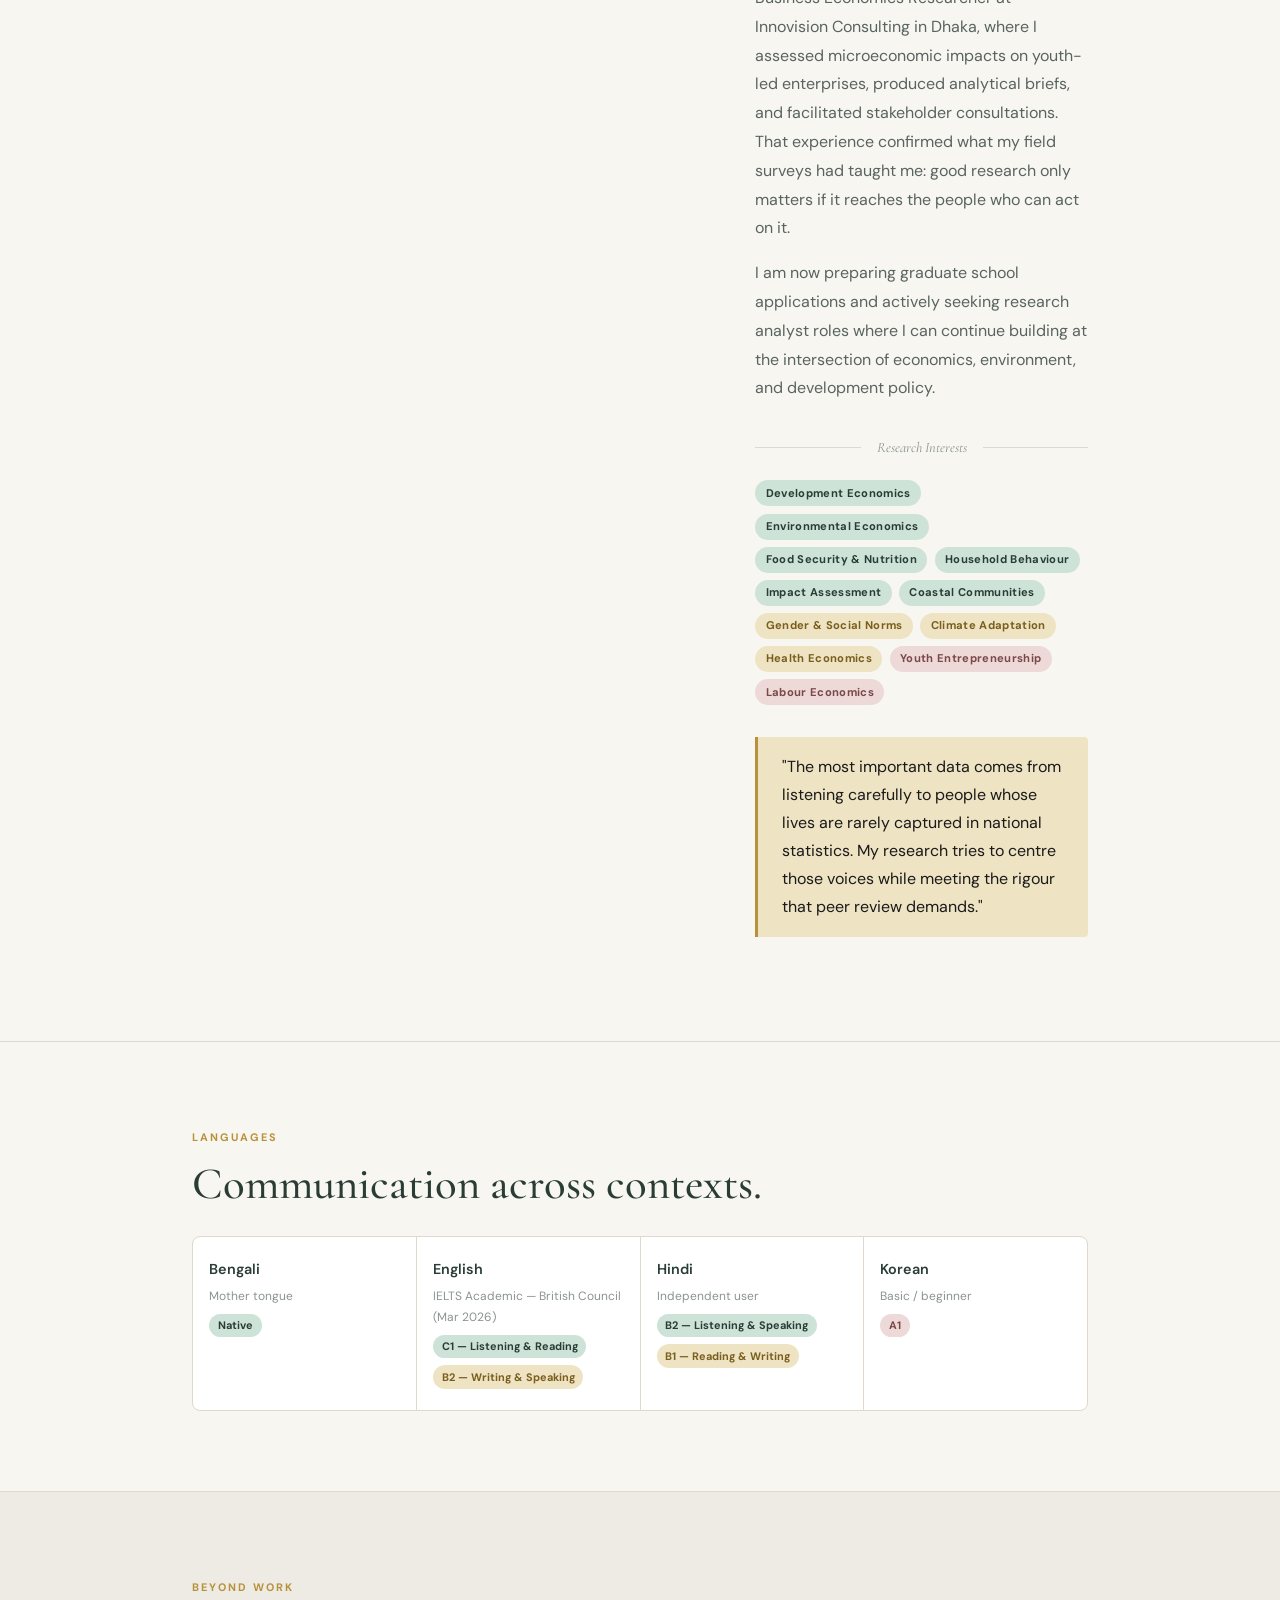
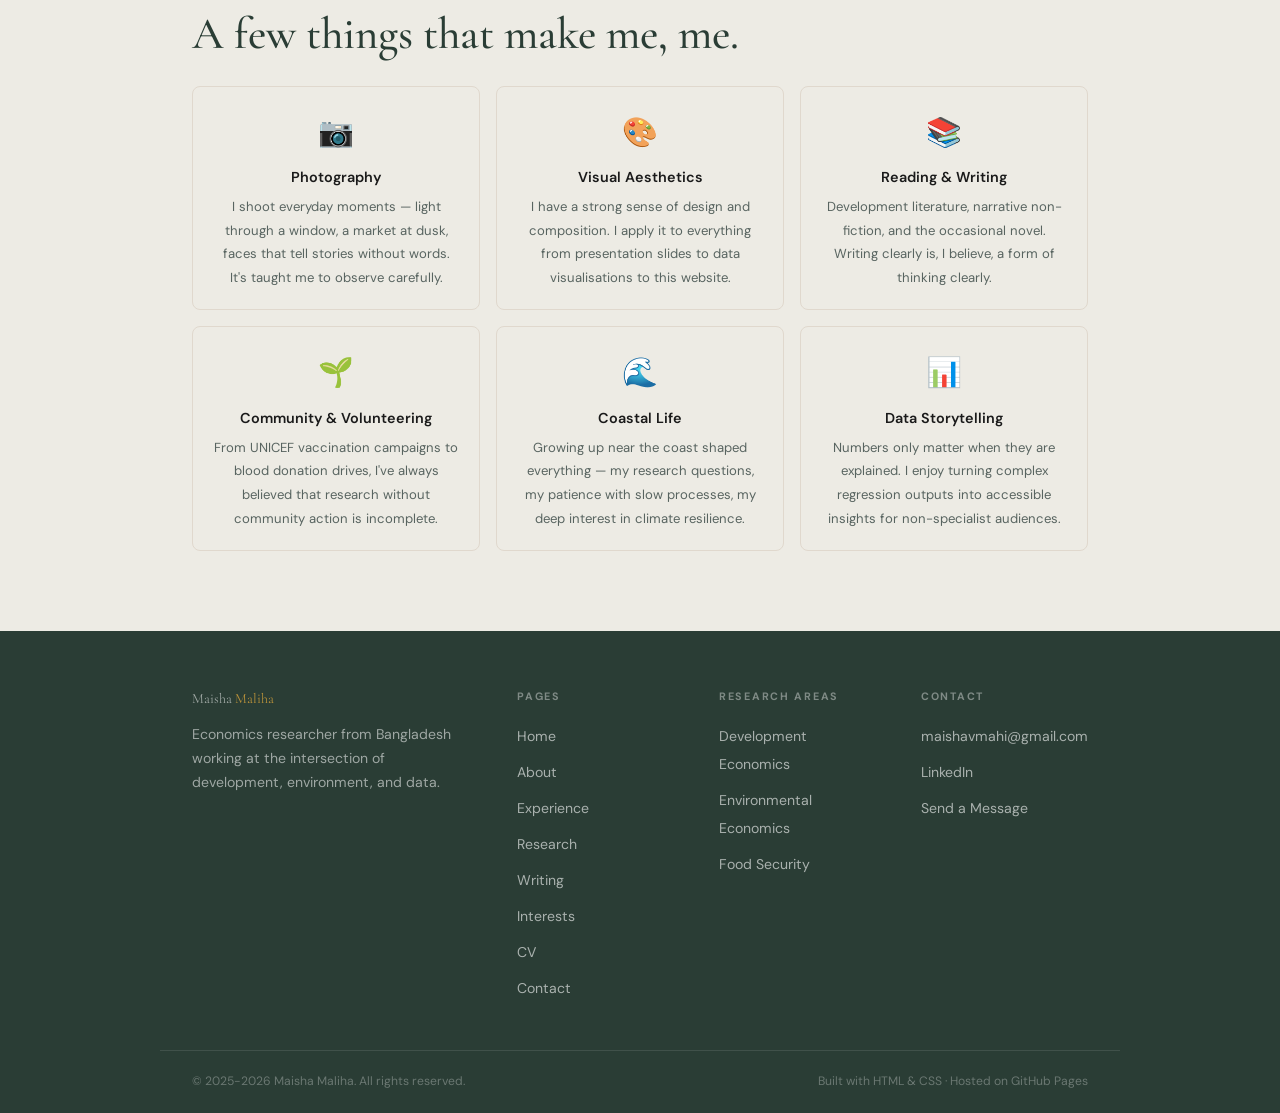
==== commit 3b07efdc: "Update about.html" ====
--- a/about.html
+++ b/about.html
@@ -77,7 +77,8 @@
         <div style="position:sticky; top:calc(var(--nav-h) + 2rem);">
           <div style="width:100%; aspect-ratio:3/4; background:var(--green-lt); border:1px solid var(--border); border-radius:var(--r-lg); display:flex; flex-direction:column; align-items:center; justify-content:center; gap:0.5rem; overflow:hidden;">
             <!-- ✏️ Replace with: <img src="images/maisha.jpg" alt="Maisha Maliha"> -->
-            <img src="images/maisha.jpg" alt="Maisha Maliha" style="width:100%;height:100%;object-fit:cover;">
+            <span style="font-family:var(--serif);font-size:5rem;color:var(--green);opacity:0.3;">MM</span>
+            <span style="font-size:0.72rem;color:var(--text-mu);text-align:center;padding:0 1rem;">Add your photo here<br>See GUIDE.md → "Adding Your Photo"</span>
           </div>
           <!-- Social links under photo -->
           <div style="margin-top:1rem; display:flex; flex-direction:column; gap:0.5rem;">
@@ -261,7 +262,7 @@
     </ul></div>
   </div>
   <div class="footer-btm">
-    <p>© 2025 Maisha Maliha. All rights reserved.</p>
+    <p>© 2025-2026 Maisha Maliha. All rights reserved.</p>
     <p>Built with HTML &amp; CSS · Hosted on <a href="https://pages.github.com" target="_blank">GitHub Pages</a></p>
   </div>
 </footer>
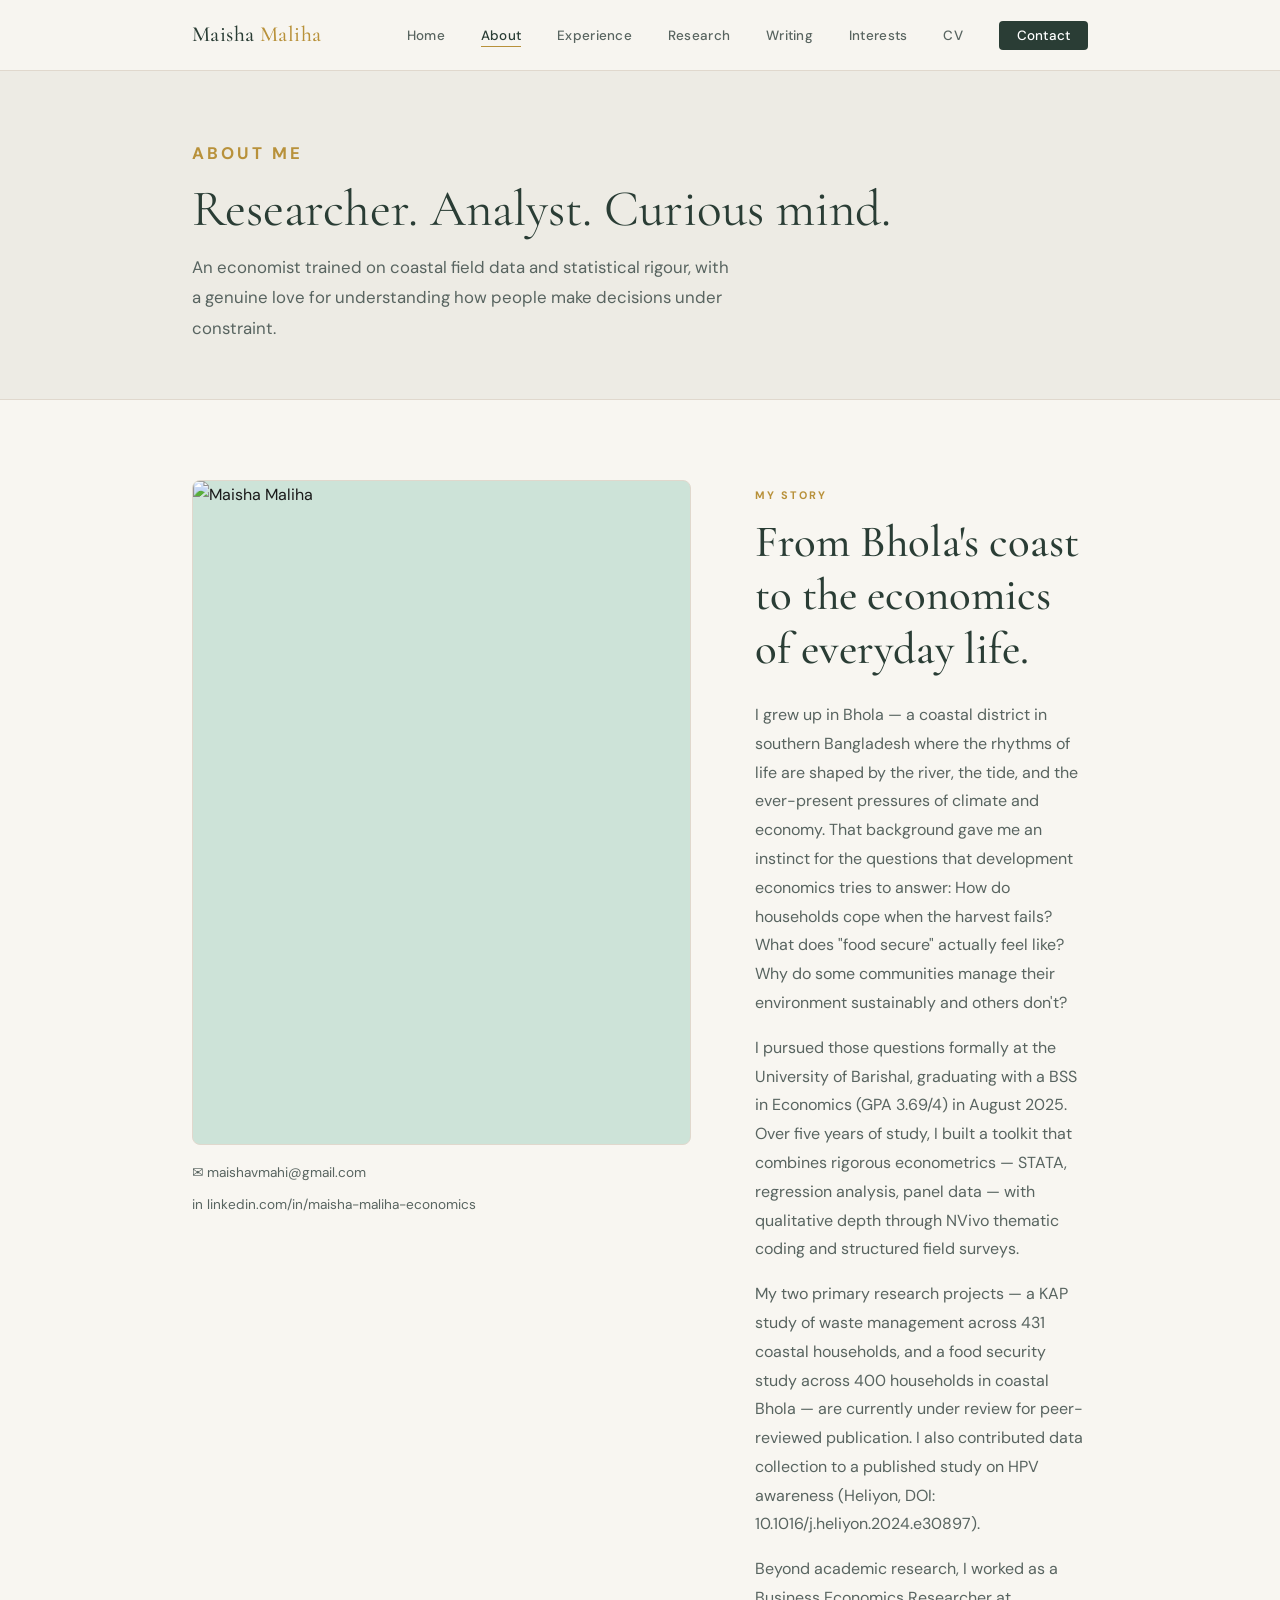
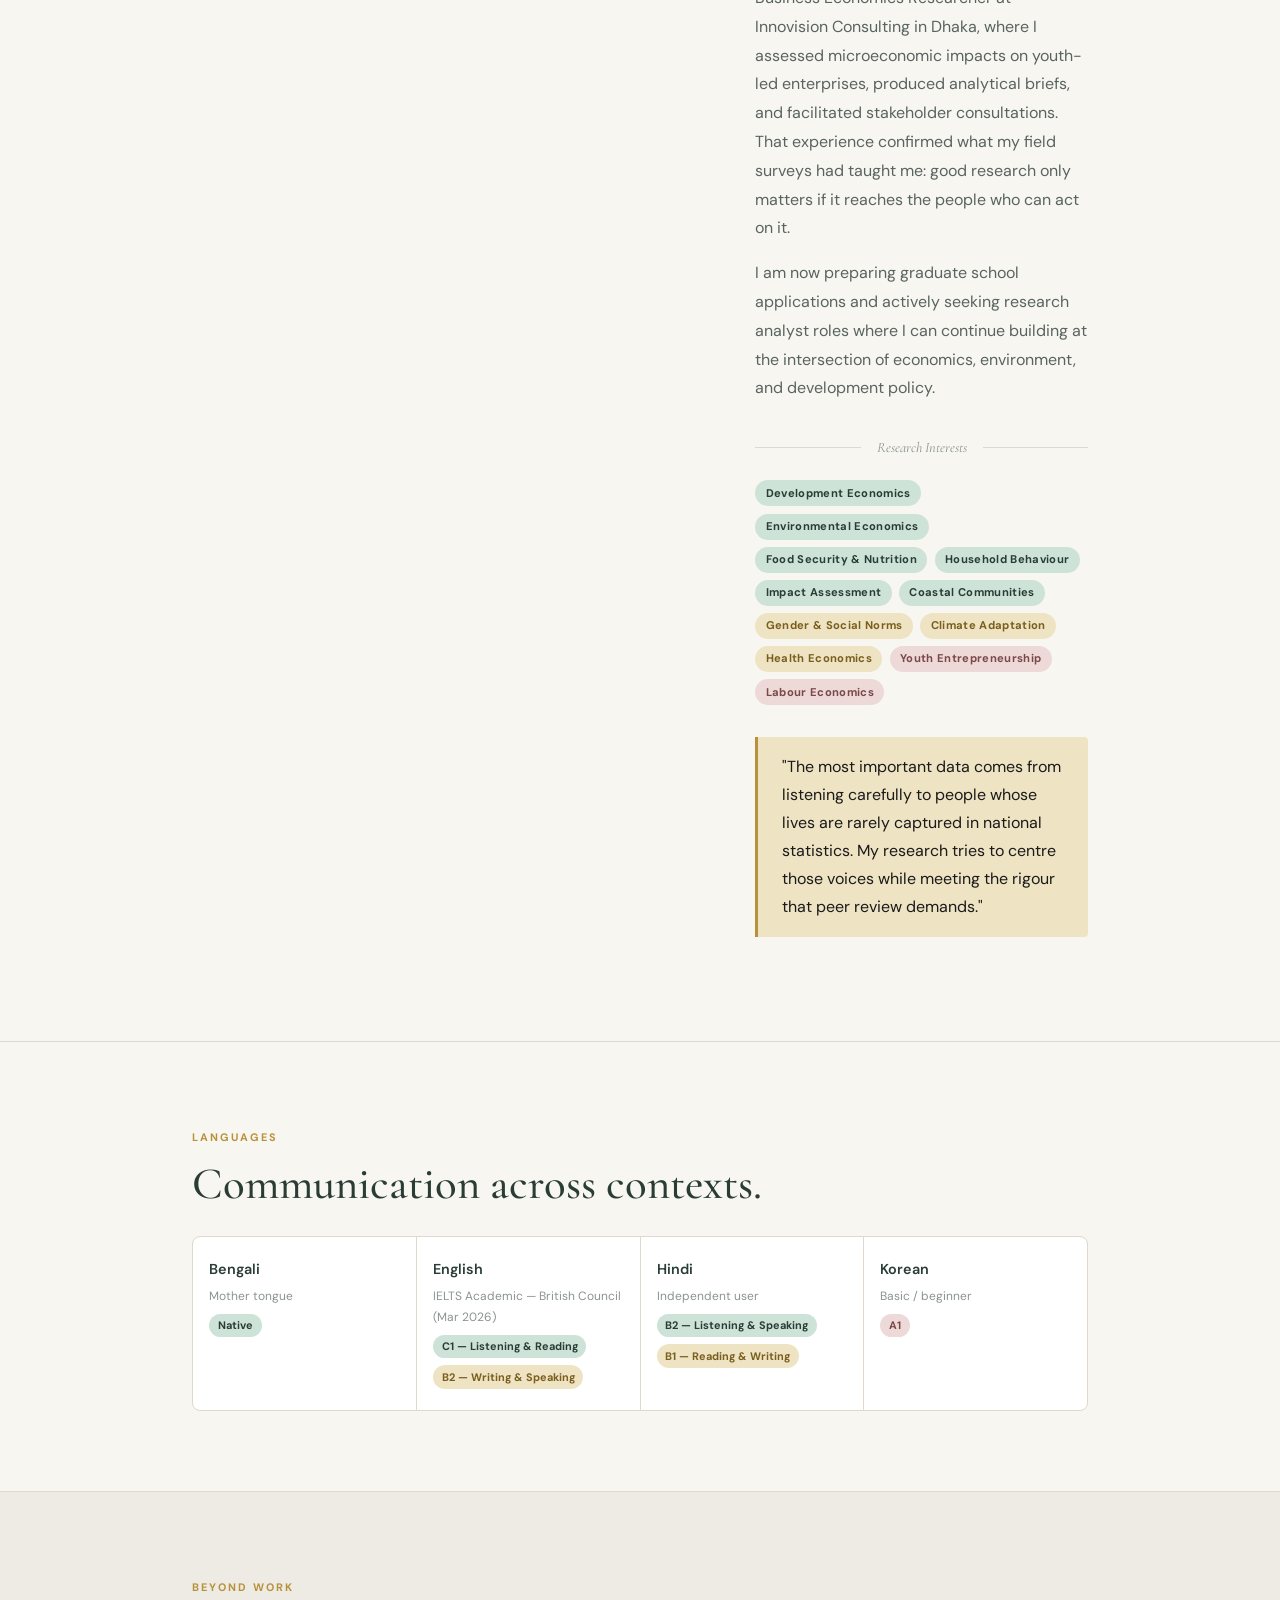
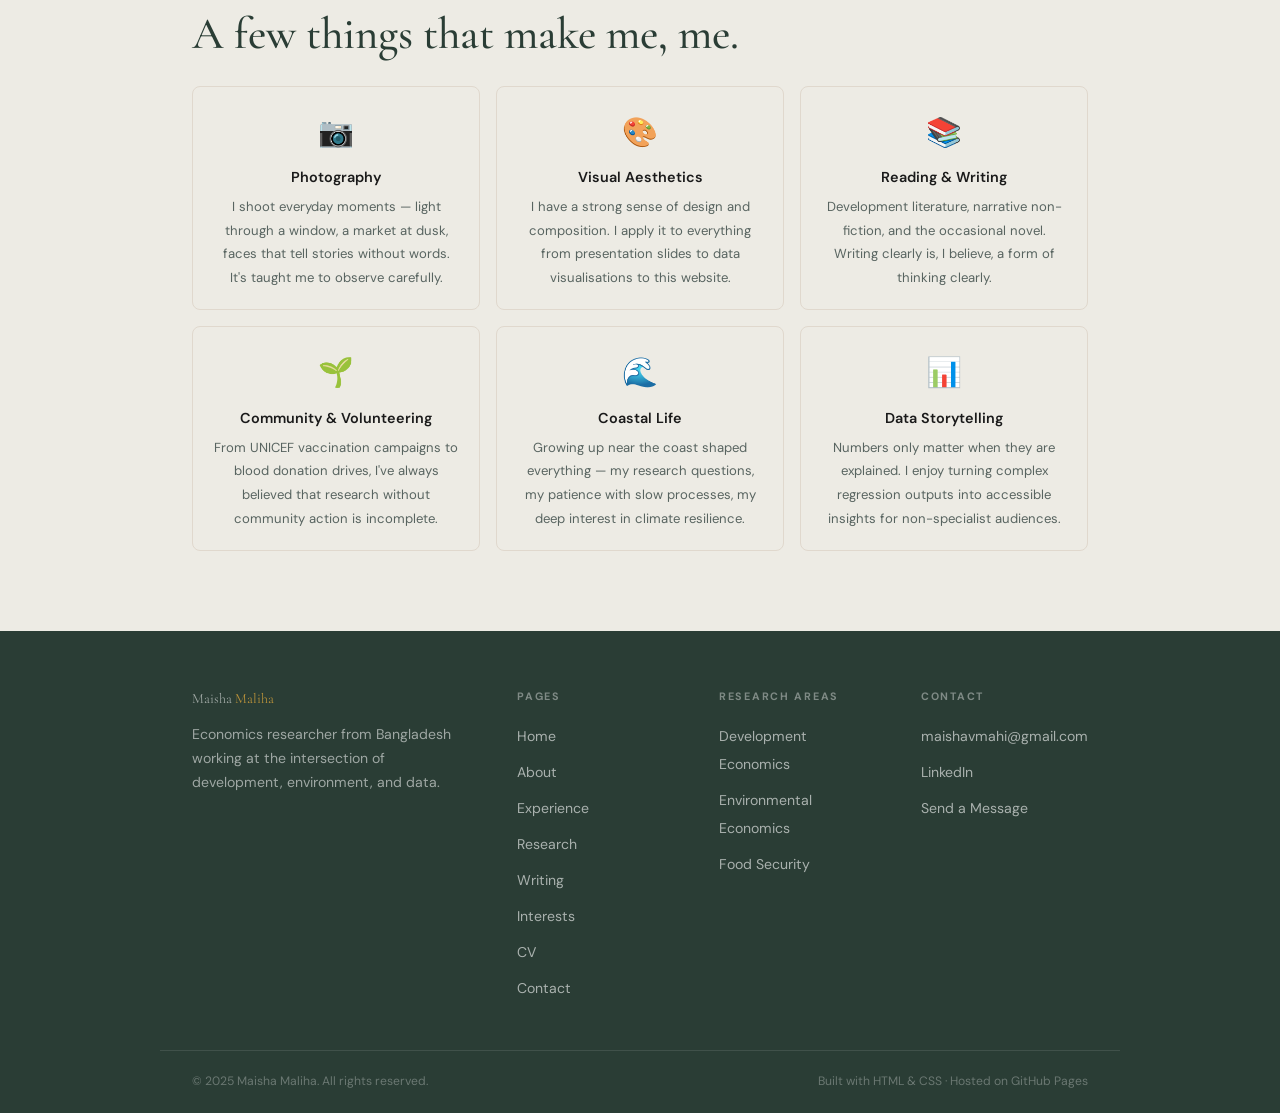
==== commit 17c3126a: "about page: fix canonical URL, IELTS date, footer research areas" ====
--- a/about.html
+++ b/about.html
@@ -8,10 +8,10 @@
   <meta name="keywords"   content="Maisha Maliha about, economics researcher Bangladesh, development economics, environmental economics, Barishal University graduate, IELTS C1" />
   <meta name="author"     content="Maisha Maliha" />
   <meta name="robots"     content="index, follow" />
-  <link rel="canonical"   href="https://maishav.github.io/about.html" />
+  <link rel="canonical"   href="https://maishav.github.io/maishav/about.html" />
   <meta property="og:title"       content="About Maisha Maliha — Economics Researcher" />
   <meta property="og:description" content="Bangladeshi economics graduate with expertise in development economics and field research." />
-  <meta property="og:url"         content="https://maishav.github.io/about.html" />
+  <meta property="og:url"         content="https://maishav.github.io/maishav/about.html" />
   <link rel="preconnect" href="https://fonts.googleapis.com" />
   <link rel="preconnect" href="https://fonts.gstatic.com" crossorigin />
   <link href="https://fonts.googleapis.com/css2?family=Cormorant+Garamond:ital,wght@0,400;0,500;0,600;1,400;1,500&family=DM+Sans:wght@300;400;500;600&display=swap" rel="stylesheet" />
@@ -77,8 +77,7 @@
         <div style="position:sticky; top:calc(var(--nav-h) + 2rem);">
           <div style="width:100%; aspect-ratio:3/4; background:var(--green-lt); border:1px solid var(--border); border-radius:var(--r-lg); display:flex; flex-direction:column; align-items:center; justify-content:center; gap:0.5rem; overflow:hidden;">
             <!-- ✏️ Replace with: <img src="images/maisha.jpg" alt="Maisha Maliha"> -->
-            <span style="font-family:var(--serif);font-size:5rem;color:var(--green);opacity:0.3;">MM</span>
-            <span style="font-size:0.72rem;color:var(--text-mu);text-align:center;padding:0 1rem;">Add your photo here<br>See GUIDE.md → "Adding Your Photo"</span>
+            <img src="images/maisha-photo-1.jpg" alt="Maisha Maliha" style="width:100%;height:100%;object-fit:cover;">
           </div>
           <!-- Social links under photo -->
           <div style="margin-top:1rem; display:flex; flex-direction:column; gap:0.5rem;">
@@ -262,7 +261,7 @@
     </ul></div>
   </div>
   <div class="footer-btm">
-    <p>© 2025-2026 Maisha Maliha. All rights reserved.</p>
+    <p>© 2025 Maisha Maliha. All rights reserved.</p>
     <p>Built with HTML &amp; CSS · Hosted on <a href="https://pages.github.com" target="_blank">GitHub Pages</a></p>
   </div>
 </footer>
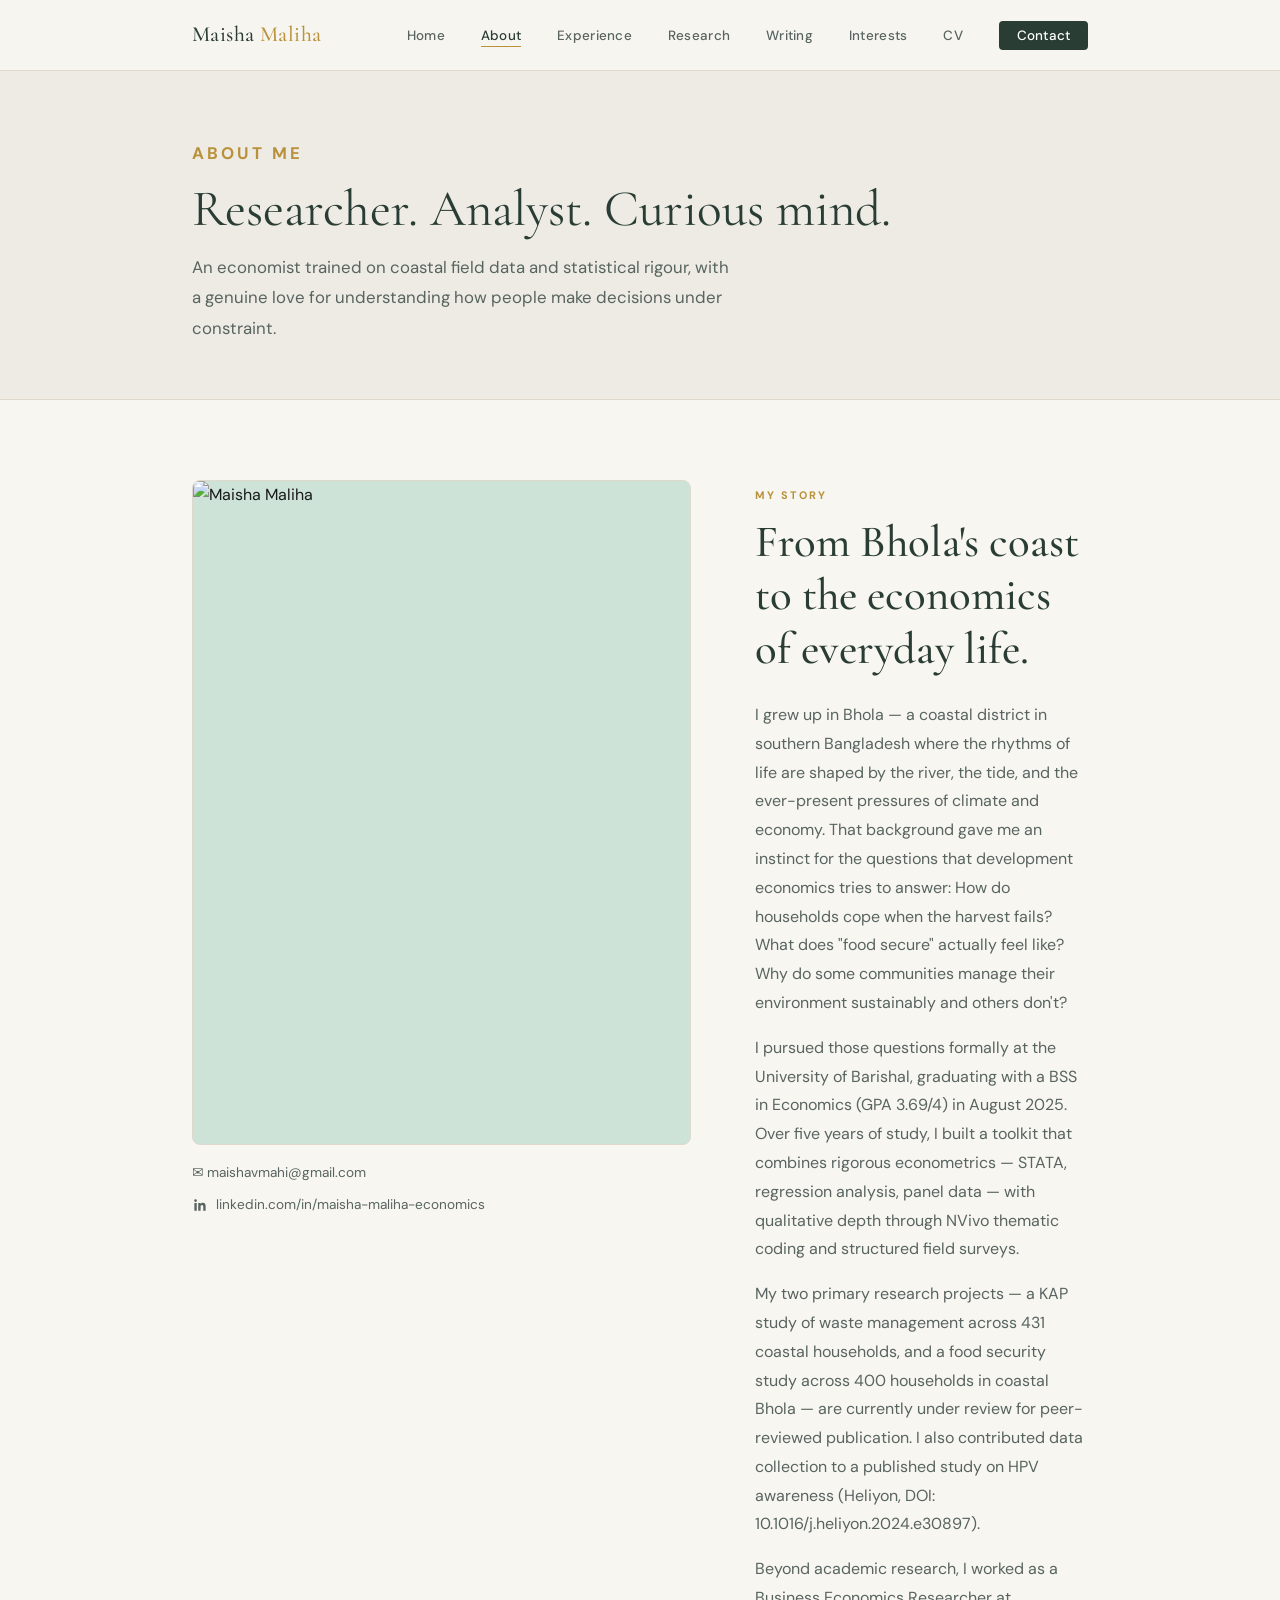
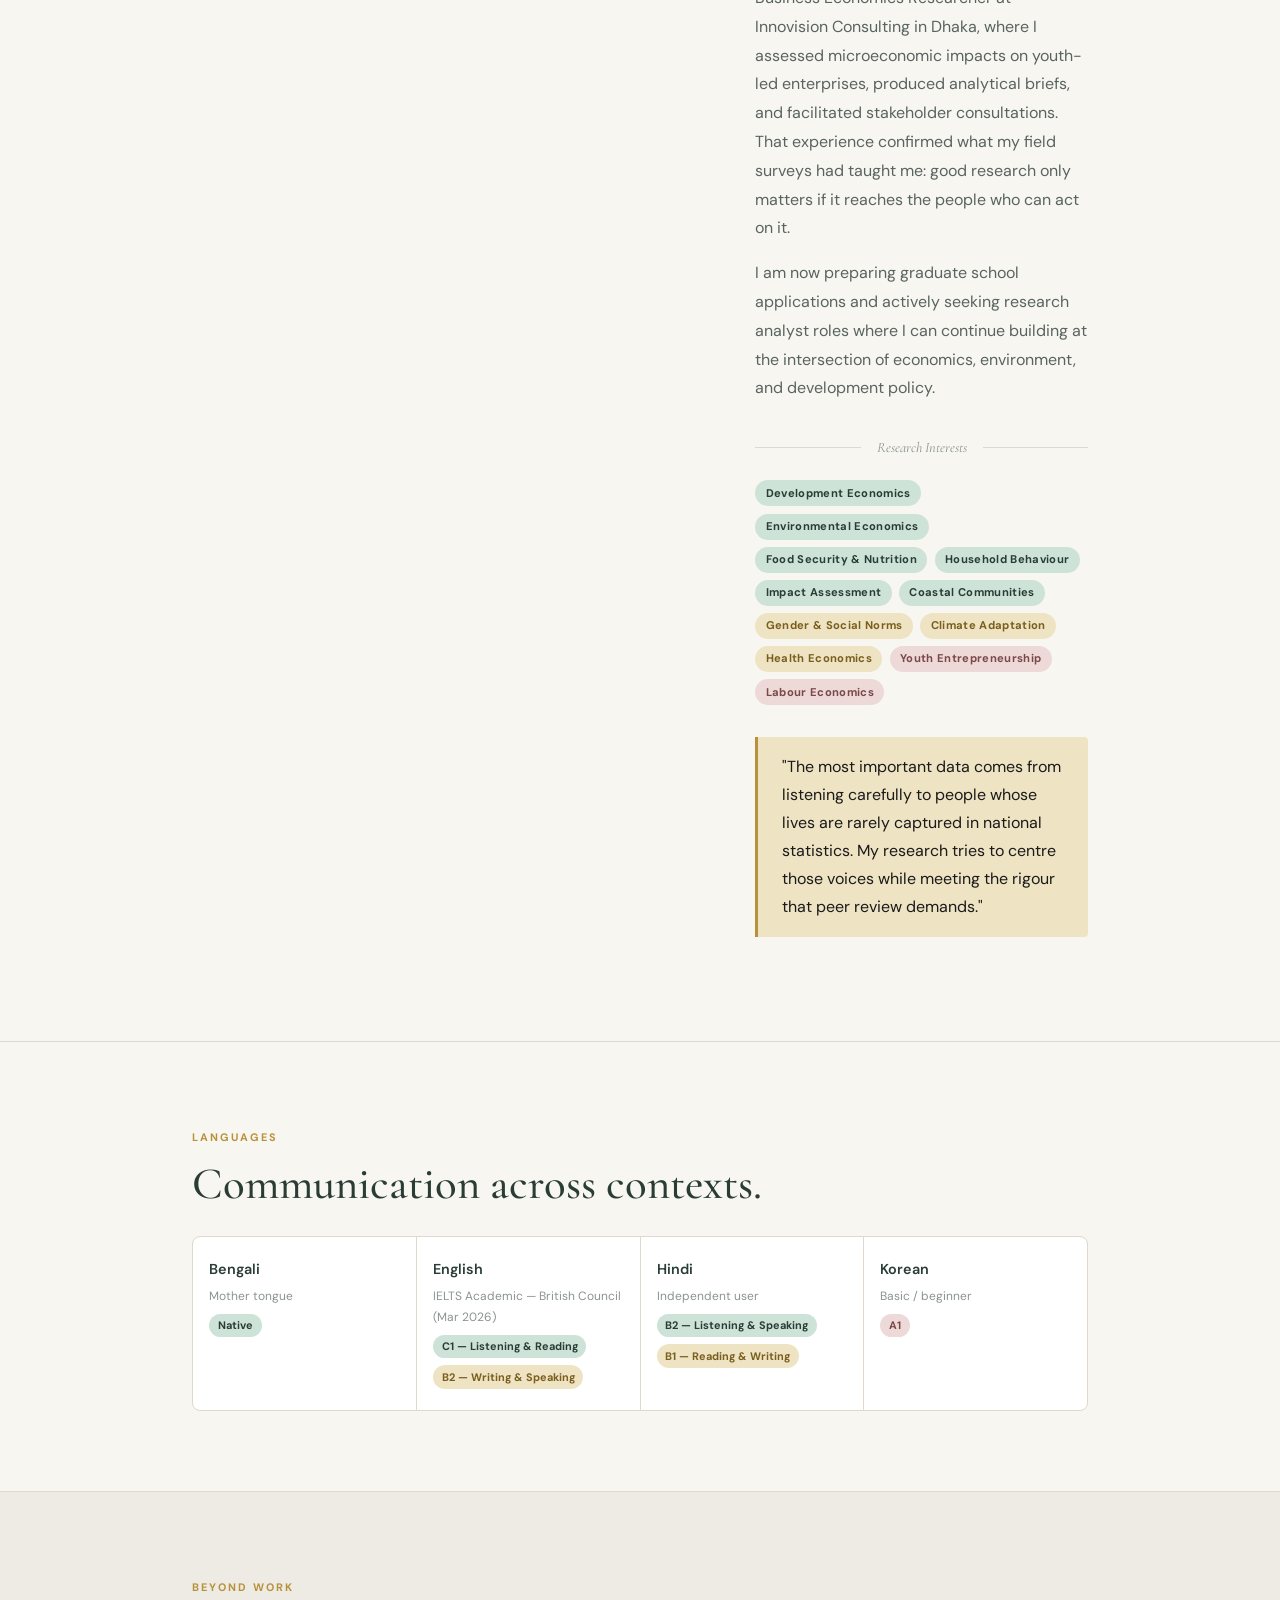
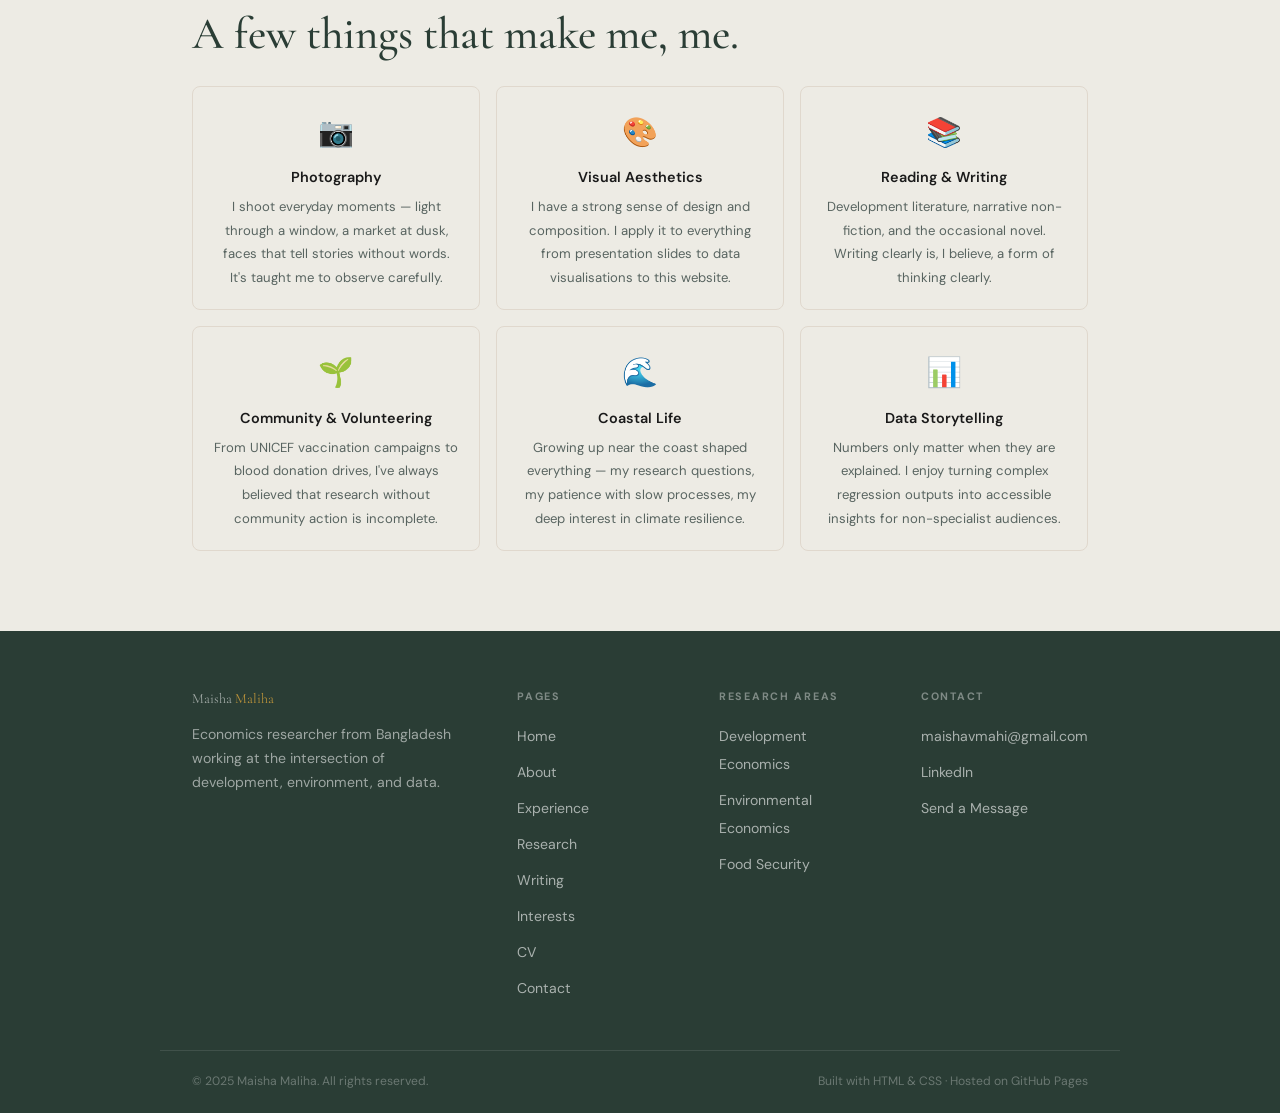
==== commit a4a953a7: "about page: add LinkedIn icon, fix duplicate closing tag" ====
--- a/about.html
+++ b/about.html
@@ -84,11 +84,13 @@
             <a href="mailto:maishavmahi@gmail.com" style="font-size:0.85rem; color:var(--text-sec); display:flex; align-items:center; gap:0.5rem;">
               <!-- ✏️ Update email -->
               ✉ maishavmahi@gmail.com
+                                    <a href="https://www.linkedin.com/in/maisha-maliha-economics" target="_blank" rel="noopener" style="font-size:0.85rem; color:var(--text-sec); display:flex; align-items:center; gap:0.5rem;">
+              <svg xmlns="http://www.w3.org/2000/svg" width="16" height="16" viewBox="0 0 24 24" fill="currentColor" aria-hidden="true">
+                <path d="M20.447 20.452h-3.554v-5.569c0-1.328-.027-3.037-1.852-3.037-1.853 0-2.136 1.445-2.136 2.939v5.667H9.351V9h3.414v1.561h.046c.477-.9 1.637-1.85 3.37-1.85 3.601 0 4.267 2.37 4.267 5.455v6.286zM5.337 7.433a2.062 2.062 0 1 1 0-4.124 2.062 2.062 0 0 1 0 4.124zM7.114 20.452H3.558V9h3.556v11.452z"/>
+              </svg>
+              linkedin.com/in/maisha-maliha-economics
             </a>
-            <a href="https://www.linkedin.com/in/maisha-maliha-economics" target="_blank" rel="noopener" style="font-size:0.85rem; color:var(--text-sec);">
-              <!-- ✏️ Update LinkedIn -->
-              in linkedin.com/in/maisha-maliha-economics
-            </a>
+
           </div>
         </div>
 
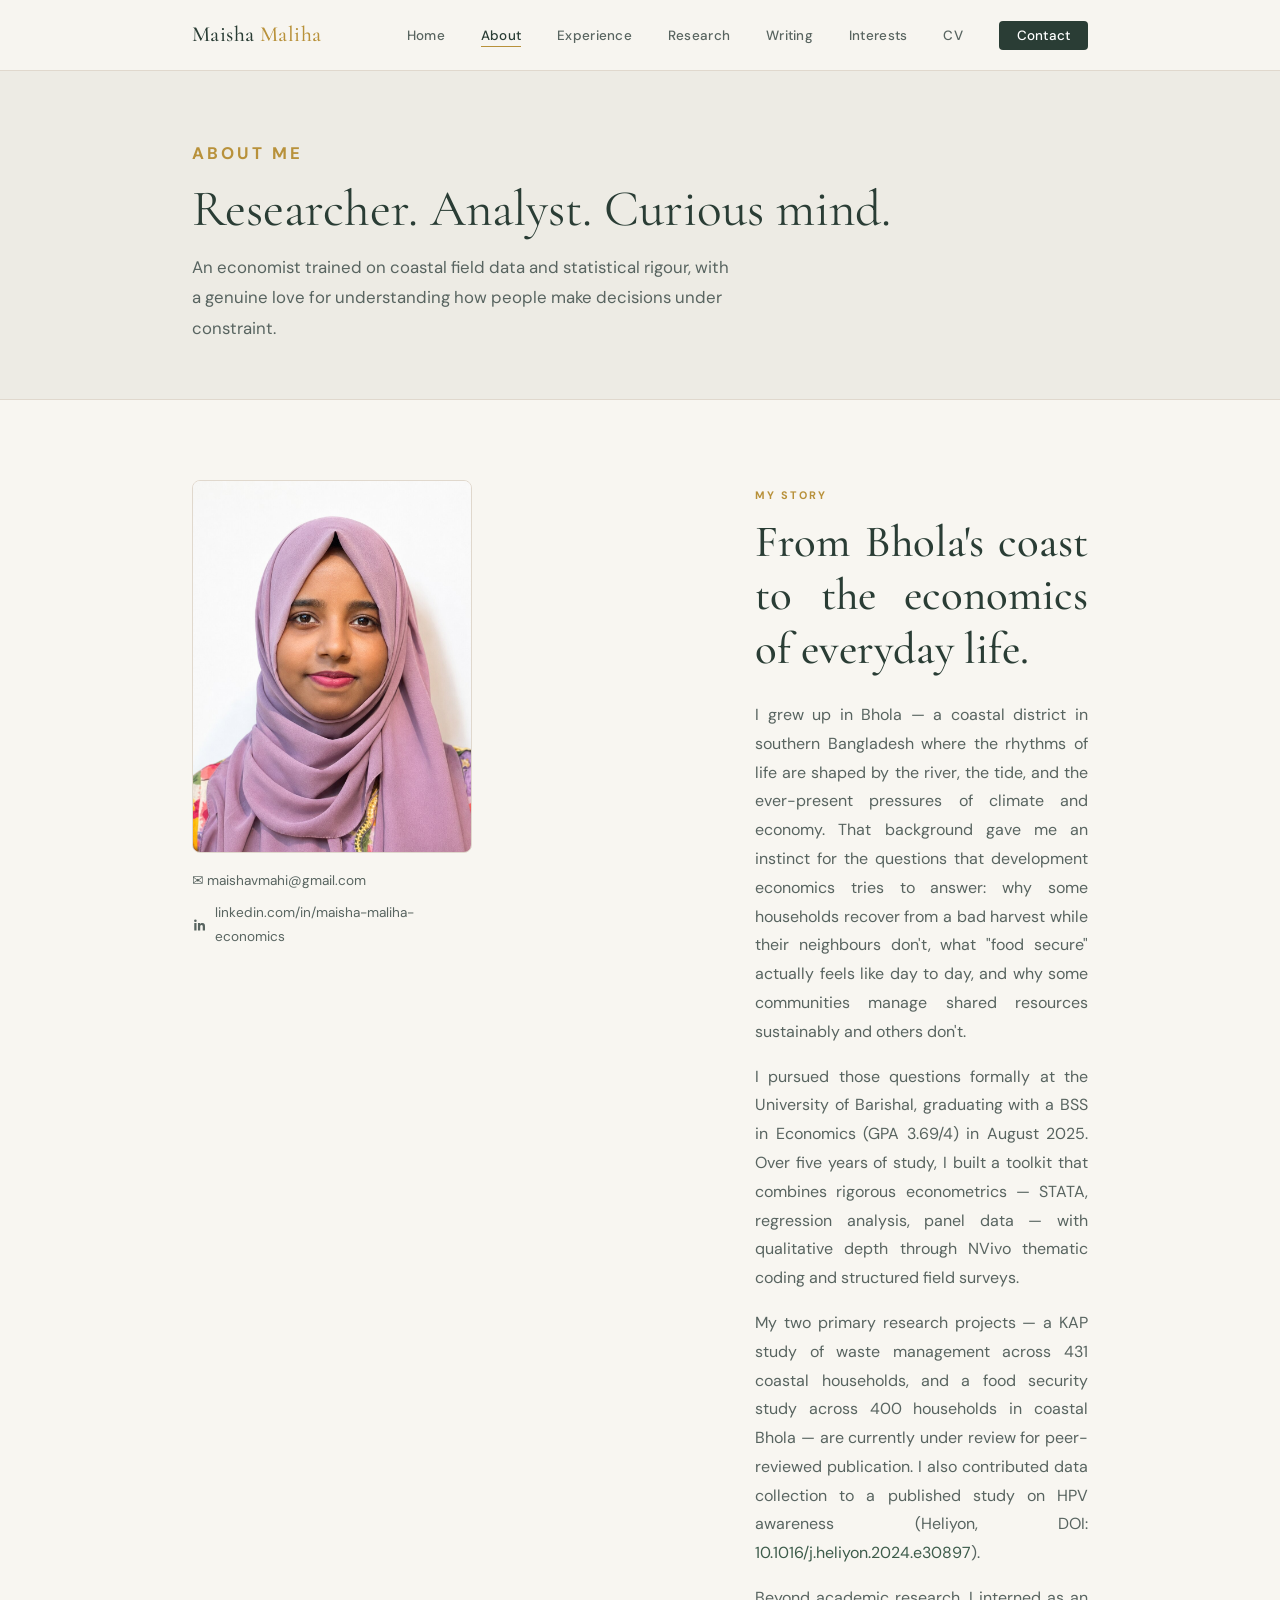
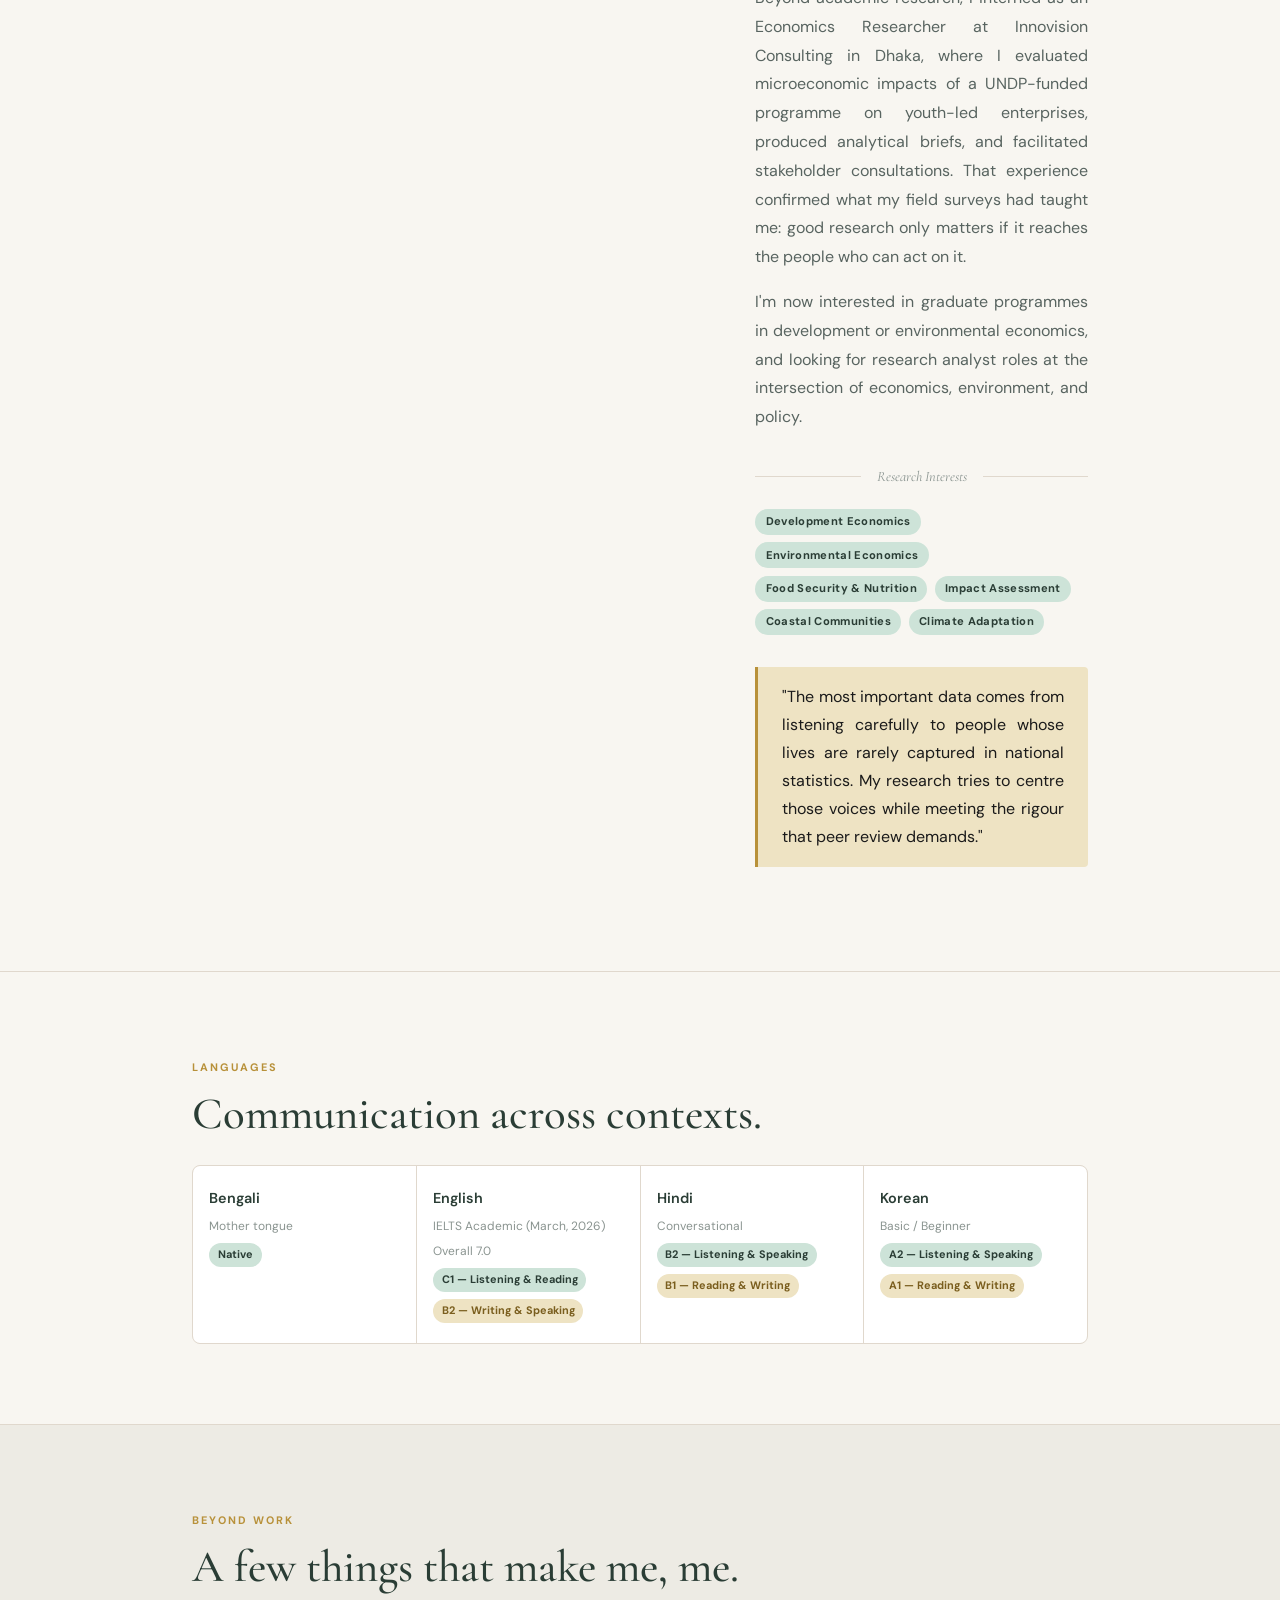
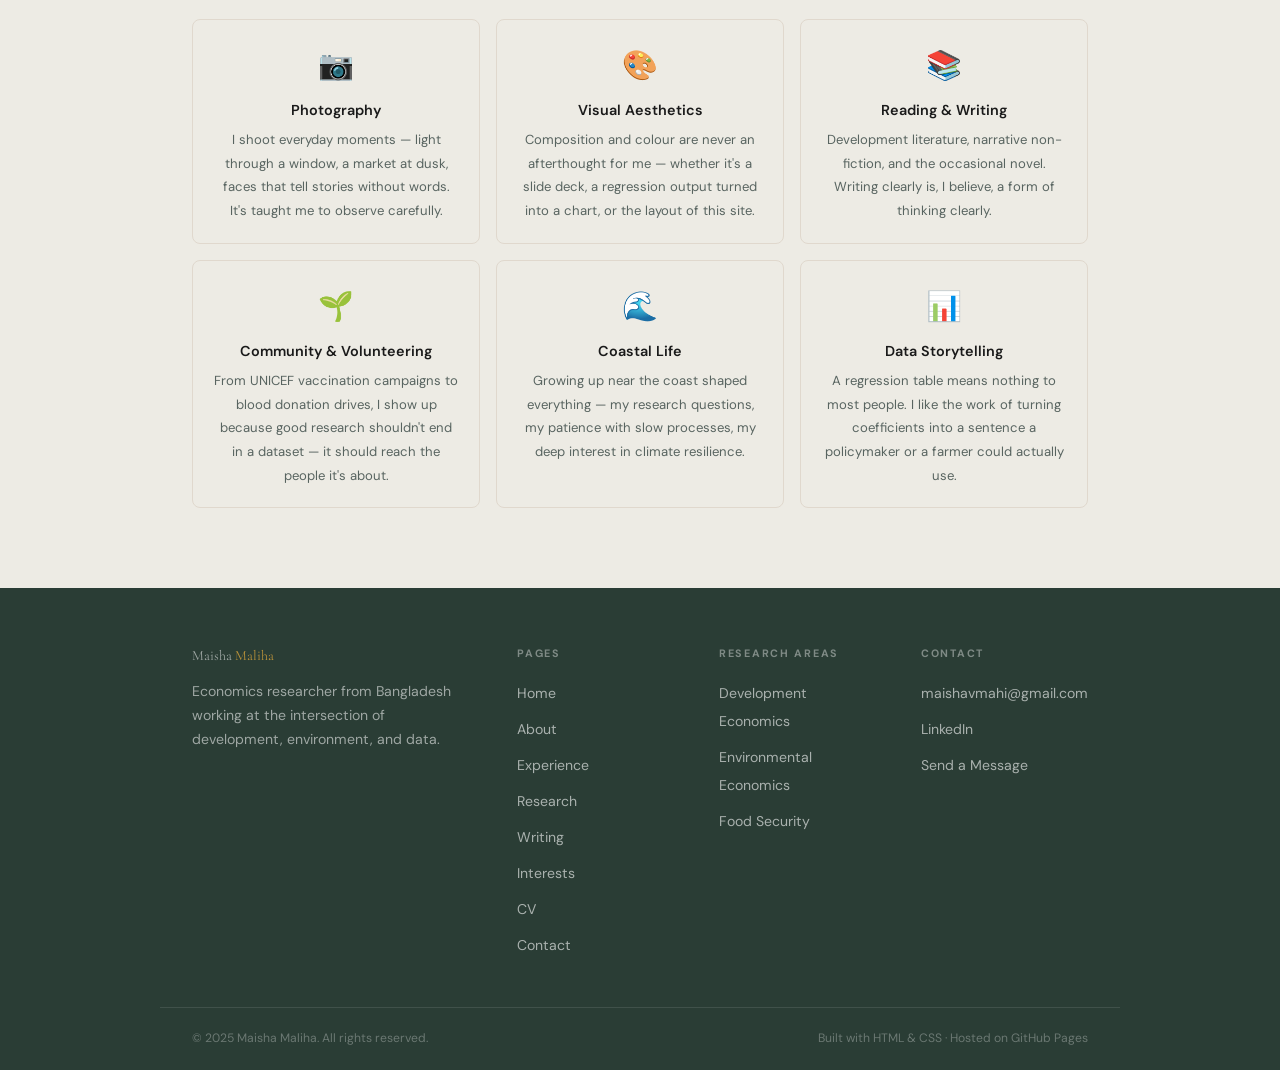
==== commit 22f44dcc: "about page: photo size fix, justified text, DOI link, bio rewrite, updated languages, fixed missing " ====
--- a/about.html
+++ b/about.html
@@ -74,7 +74,7 @@
       <div class="g32" style="align-items:start; gap:4rem;">
 
         <!-- ✏️ Photo — replace placeholder with your image tag -->
-        <div style="position:sticky; top:calc(var(--nav-h) + 2rem);">
+        <div style="position:sticky; top:calc(var(--nav-h) + 2rem); max-width:280px;">
           <div style="width:100%; aspect-ratio:3/4; background:var(--green-lt); border:1px solid var(--border); border-radius:var(--r-lg); display:flex; flex-direction:column; align-items:center; justify-content:center; gap:0.5rem; overflow:hidden;">
             <!-- ✏️ Replace with: <img src="images/maisha.jpg" alt="Maisha Maliha"> -->
             <img src="images/maisha-photo-1.jpg" alt="Maisha Maliha" style="width:100%;height:100%;object-fit:cover;">
@@ -84,6 +84,7 @@
             <a href="mailto:maishavmahi@gmail.com" style="font-size:0.85rem; color:var(--text-sec); display:flex; align-items:center; gap:0.5rem;">
               <!-- ✏️ Update email -->
               ✉ maishavmahi@gmail.com
+              </a>
                                     <a href="https://www.linkedin.com/in/maisha-maliha-economics" target="_blank" rel="noopener" style="font-size:0.85rem; color:var(--text-sec); display:flex; align-items:center; gap:0.5rem;">
               <svg xmlns="http://www.w3.org/2000/svg" width="16" height="16" viewBox="0 0 24 24" fill="currentColor" aria-hidden="true">
                 <path d="M20.447 20.452h-3.554v-5.569c0-1.328-.027-3.037-1.852-3.037-1.853 0-2.136 1.445-2.136 2.939v5.667H9.351V9h3.414v1.561h.046c.477-.9 1.637-1.85 3.37-1.85 3.601 0 4.267 2.37 4.267 5.455v6.286zM5.337 7.433a2.062 2.062 0 1 1 0-4.124 2.062 2.062 0 0 1 0 4.124zM7.114 20.452H3.558V9h3.556v11.452z"/>
@@ -94,8 +95,7 @@
           </div>
         </div>
 
-        <!-- Bio text -->
-        <div>
+<div style="text-align:justify; hyphens:auto;">
           <p class="label">My Story</p>
           <h2 style="margin-top:0.4rem;">From Bhola's coast to the economics of everyday life.</h2>
 
@@ -104,9 +104,7 @@
             I grew up in Bhola — a coastal district in southern Bangladesh where the rhythms of life
             are shaped by the river, the tide, and the ever-present pressures of climate and economy.
             That background gave me an instinct for the questions that development economics
-            tries to answer: How do households cope when the harvest fails? What does "food secure"
-            actually feel like? Why do some communities manage their environment sustainably and
-            others don't?
+            tries to answer: why some households recover from a bad harvest while their neighbours don't, what "food secure" actually feels like day to day, and why some communities manage shared resources sustainably and others don't.
           </p>
           <p class="mt-2">
             I pursued those questions formally at the University of Barishal, graduating with a
@@ -118,19 +116,14 @@
             My two primary research projects — a KAP study of waste management across 431 coastal
             households, and a food security study across 400 households in coastal Bhola — are
             currently under review for peer-reviewed publication. I also contributed data collection
-            to a published study on HPV awareness (Heliyon, DOI: 10.1016/j.heliyon.2024.e30897).
-          </p>
-          <p class="mt-2">
-            Beyond academic research, I worked as a Business Economics Researcher at Innovision
-            Consulting in Dhaka, where I assessed microeconomic impacts on youth-led enterprises,
-            produced analytical briefs, and facilitated stakeholder consultations. That experience
-            confirmed what my field surveys had taught me: good research only matters if it reaches
-            the people who can act on it.
-          </p>
-          <p class="mt-2">
-            I am now preparing graduate school applications and actively seeking research analyst
-            roles where I can continue building at the intersection of economics, environment,
-            and development policy.
+            to a published study on HPV awareness (Heliyon, DOI:
+            <a href="https://doi.org/10.1016/j.heliyon.2024.e30897" target="_blank" rel="noopener">10.1016/j.heliyon.2024.e30897</a>).
+          </p>
+          <p class="mt-2">
+            Beyond academic research, I interned as an Economics Researcher at Innovision Consulting in Dhaka, where I evaluated microeconomic impacts of a UNDP-funded programme on youth-led enterprises, produced analytical briefs, and facilitated stakeholder consultations. That experience confirmed what my field surveys had taught me: good research only matters if it reaches the people who can act on it.
+          </p>
+          <p class="mt-2">
+            I'm now interested in graduate programmes in development or environmental economics, and looking for research analyst roles at the intersection of economics, environment, and policy.
           </p>
 
           <!-- Research interests -->
@@ -140,14 +133,10 @@
             <span class="tag tag-green">Development Economics</span>
             <span class="tag tag-green">Environmental Economics</span>
             <span class="tag tag-green">Food Security & Nutrition</span>
-            <span class="tag tag-green">Household Behaviour</span>
             <span class="tag tag-green">Impact Assessment</span>
             <span class="tag tag-green">Coastal Communities</span>
-            <span class="tag tag-gold">Gender & Social Norms</span>
-            <span class="tag tag-gold">Climate Adaptation</span>
-            <span class="tag tag-gold">Health Economics</span>
-            <span class="tag tag-rose">Youth Entrepreneurship</span>
-            <span class="tag tag-rose">Labour Economics</span>
+            <span class="tag tag-green">Climate Adaptation</span>
+
           </div>
 
           <!-- Research philosophy -->
@@ -176,20 +165,22 @@
         </div>
         <div class="lang-cell">
           <div class="lang-name">English</div>
-          <div class="lang-level">IELTS Academic — British Council (Mar 2026)</div>
+          <div class="lang-level">IELTS Academic (March, 2026)</div>
+          <div class="lang-level">Overall 7.0</div>
           <span class="lang-badge">C1 — Listening &amp; Reading</span>
           <span class="lang-badge" style="background:var(--gold-lt);color:#7A5E1E;">B2 — Writing &amp; Speaking</span>
         </div>
         <div class="lang-cell">
           <div class="lang-name">Hindi</div>
-          <div class="lang-level">Independent user</div>
+          <div class="lang-level">Conversational</div>
           <span class="lang-badge">B2 — Listening &amp; Speaking</span>
           <span class="lang-badge" style="background:var(--gold-lt);color:#7A5E1E;">B1 — Reading &amp; Writing</span>
         </div>
         <div class="lang-cell">
           <div class="lang-name">Korean</div>
-          <div class="lang-level">Basic / beginner</div>
-          <span class="lang-badge" style="background:var(--rose-lt);color:#7A4848;">A1</span>
+          <div class="lang-level">Basic / Beginner</div>
+          <span class="lang-badge">A2 — Listening &amp; Speaking</span>
+          <span class="lang-badge" style="background:var(--gold-lt);color:#7A5E1E;">A1 — Reading &amp; Writing</span>
         </div>
       </div>
     </div>
@@ -210,7 +201,7 @@
         <div class="interest-card">
           <div class="interest-icon">🎨</div>
           <h4>Visual Aesthetics</h4>
-          <p>I have a strong sense of design and composition. I apply it to everything from presentation slides to data visualisations to this website.</p>
+          <p>Composition and colour are never an afterthought for me — whether it's a slide deck, a regression output turned into a chart, or the layout of this site.</p>
         </div>
         <div class="interest-card">
           <div class="interest-icon">📚</div>
@@ -220,7 +211,7 @@
         <div class="interest-card">
           <div class="interest-icon">🌱</div>
           <h4>Community &amp; Volunteering</h4>
-          <p>From UNICEF vaccination campaigns to blood donation drives, I've always believed that research without community action is incomplete.</p>
+          <p>From UNICEF vaccination campaigns to blood donation drives, I show up because good research shouldn't end in a dataset — it should reach the people it's about.</p>
         </div>
         <div class="interest-card">
           <div class="interest-icon">🌊</div>
@@ -230,8 +221,8 @@
         <div class="interest-card">
           <div class="interest-icon">📊</div>
           <h4>Data Storytelling</h4>
-          <p>Numbers only matter when they are explained. I enjoy turning complex regression outputs into accessible insights for non-specialist audiences.</p>
-        </div>
+          <p>A regression table means nothing to most people. I like the work of turning coefficients into a sentence a policymaker or a farmer could actually use.</p>
+       </div>
       </div>
     </div>
   </section>
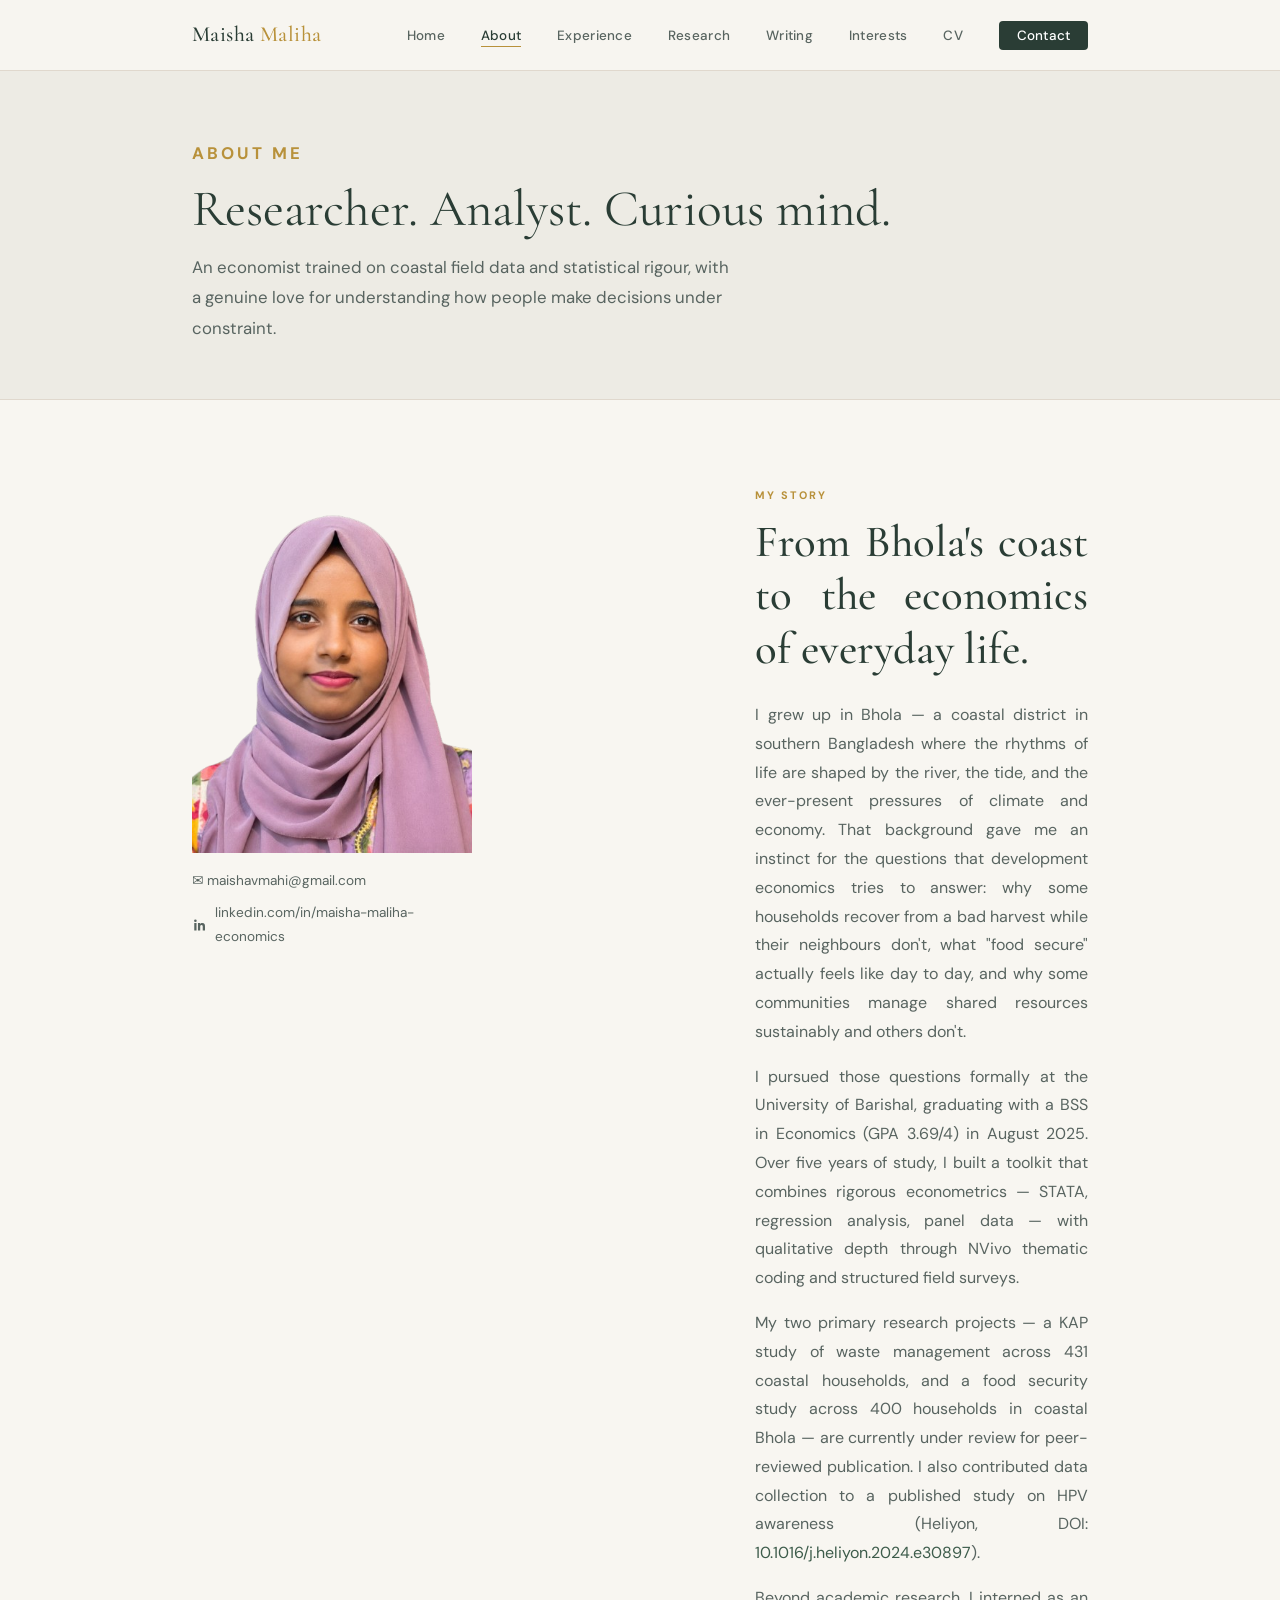
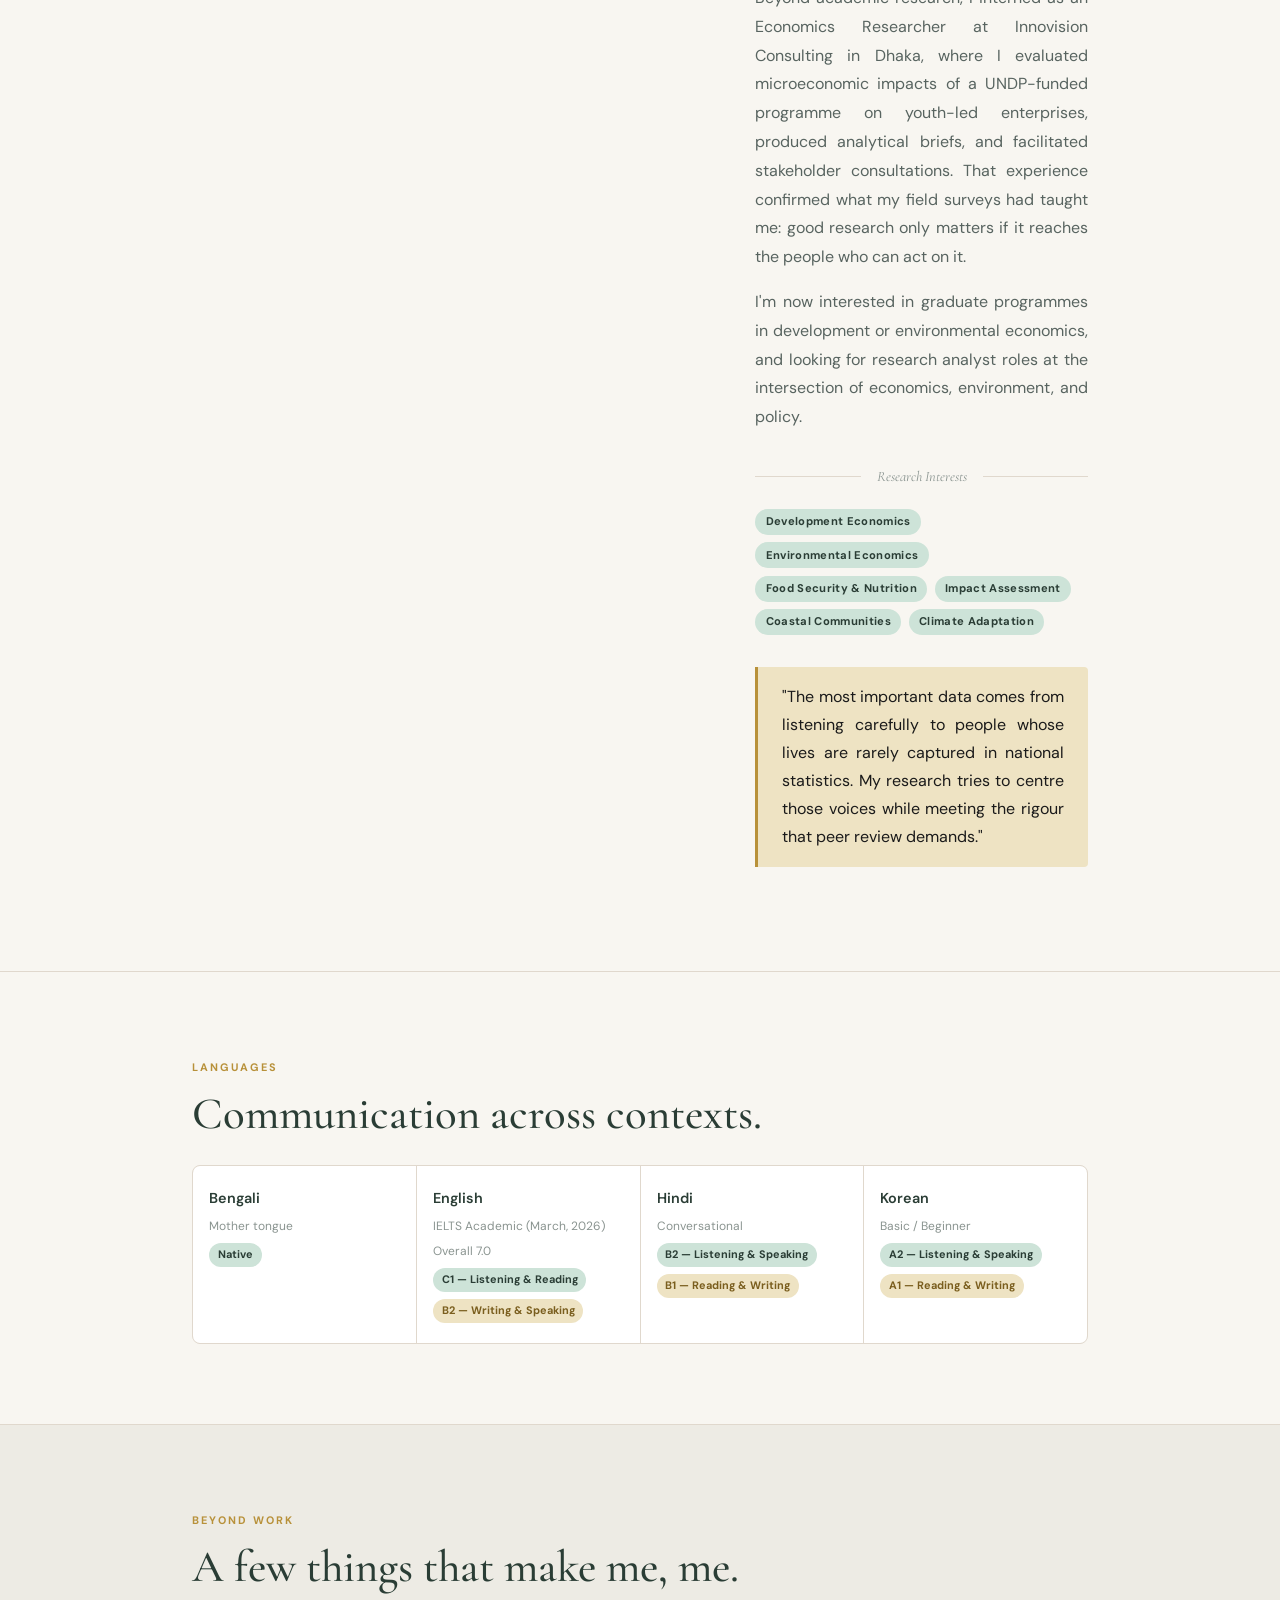
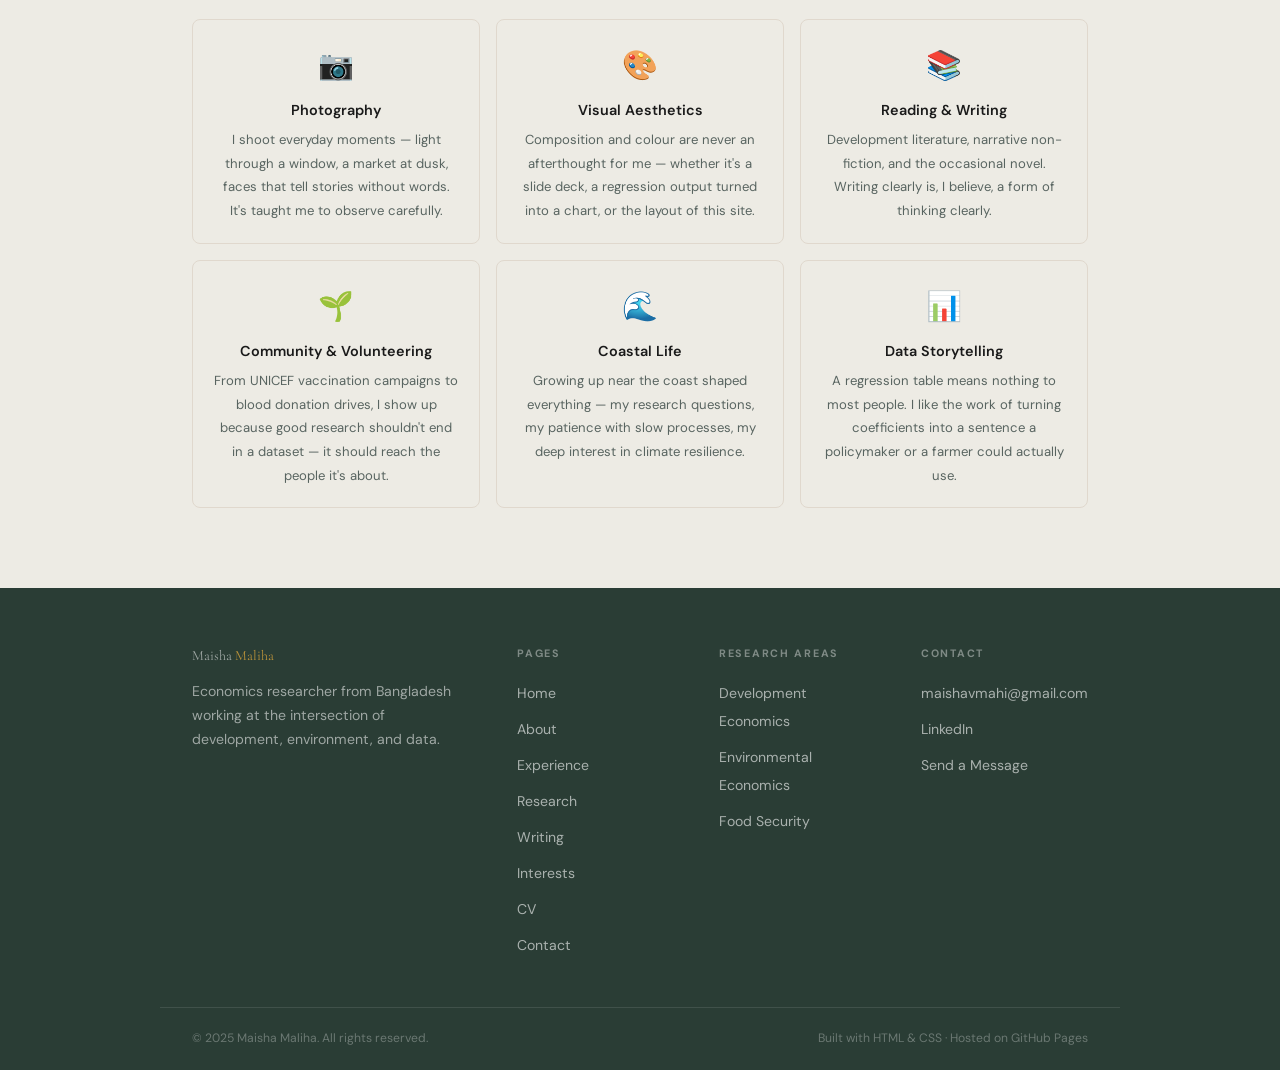
==== commit f86df13e: "photo edit done" ====
--- a/about.html
+++ b/about.html
@@ -75,9 +75,8 @@
 
         <!-- ✏️ Photo — replace placeholder with your image tag -->
         <div style="position:sticky; top:calc(var(--nav-h) + 2rem); max-width:280px;">
-          <div style="width:100%; aspect-ratio:3/4; background:var(--green-lt); border:1px solid var(--border); border-radius:var(--r-lg); display:flex; flex-direction:column; align-items:center; justify-content:center; gap:0.5rem; overflow:hidden;">
-            <!-- ✏️ Replace with: <img src="images/maisha.jpg" alt="Maisha Maliha"> -->
-            <img src="images/maisha-photo-1.jpg" alt="Maisha Maliha" style="width:100%;height:100%;object-fit:cover;">
+          <div style="width:100%; aspect-ratio:3/4; display:flex; flex-direction:column; align-items:center; justify-content:center; gap:0.5rem; overflow:hidden;">
+            <img src="images/maisha-photo-1.png" alt="Maisha Maliha" style="width:100%;height:100%;object-fit:cover; object-position:top;">
           </div>
           <!-- Social links under photo -->
           <div style="margin-top:1rem; display:flex; flex-direction:column; gap:0.5rem;">
--- a/style.css
+++ b/style.css
@@ -221,7 +221,14 @@
   transition: box-shadow 0.25s, transform 0.25s;
 }
 .card:hover { box-shadow: 0 6px 28px rgba(42,61,53,0.09); transform: translateY(-2px); }
-.card-accent { border-left: 3px solid var(--gold); border-radius: 0 var(--r-lg) var(--r-lg) 0; }
+.card-accent {
+  display: flex;
+  flex-direction: column;
+}
+
+.card-accent .btn {
+  margin-top: auto;
+}
 .card-surface { background: var(--surface); border: 1px solid var(--border); border-radius: var(--r-lg); padding: 1.5rem; }
 
 /* ── TAGS ───────────────────────────────────────────────────────── */
@@ -331,3 +338,40 @@
 @media (max-width: 480px) {
   .container { padding: 0 1.25rem; }
 }
+/* ── EXPANDABLE "READ MORE" DESCRIPTION ────────────────────────── */
+.expandable-desc {
+  position: relative;
+  overflow: hidden;
+  max-height: 4.9em;
+  transition: max-height 0.4s ease;
+}
+.expandable-desc p { margin: 0 0 0.9em; text-align: justify; }
+.expandable-desc p:last-child { margin-bottom: 0; }
+.expandable-desc::after {
+  content: "";
+  position: absolute;
+  left: 0; right: 0; bottom: 0;
+  height: 2.2em;
+  background: linear-gradient(to bottom, rgba(255,255,255,0), var(--card));
+  transition: opacity 0.3s ease;
+}
+.expandable-desc.is-expanded { max-height: 6000px; }
+.expandable-desc.is-expanded::after { opacity: 0; }
+
+.read-more-btn {
+  display: inline-flex;
+  align-items: center;
+  gap: 0.3rem;
+  margin-top: 0.75rem;
+  background: none;
+  border: none;
+  padding: 0;
+  font-family: var(--sans);
+  font-size: 0.82rem;
+  font-weight: 600;
+  color: var(--green-mid);
+  cursor: pointer;
+  text-decoration: underline;
+  text-underline-offset: 3px;
+}
+.read-more-btn:hover { color: var(--gold); }
